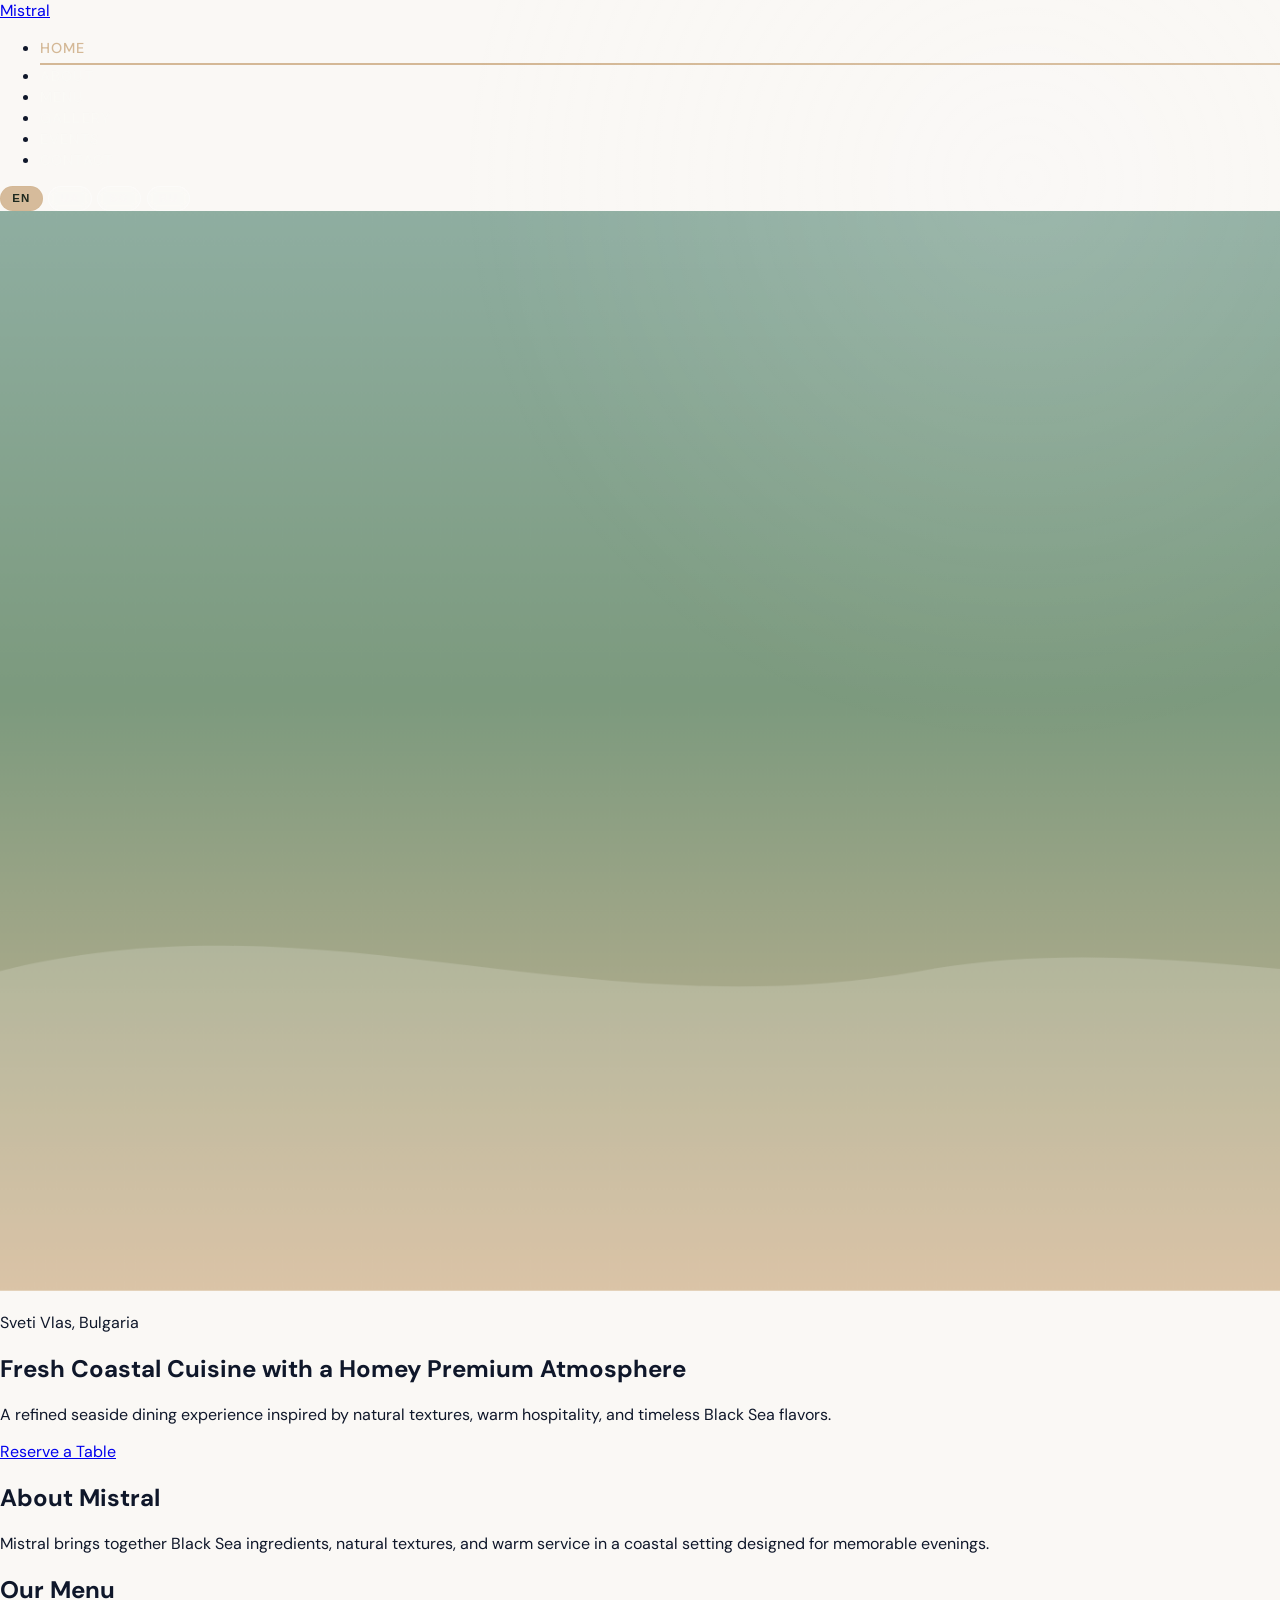
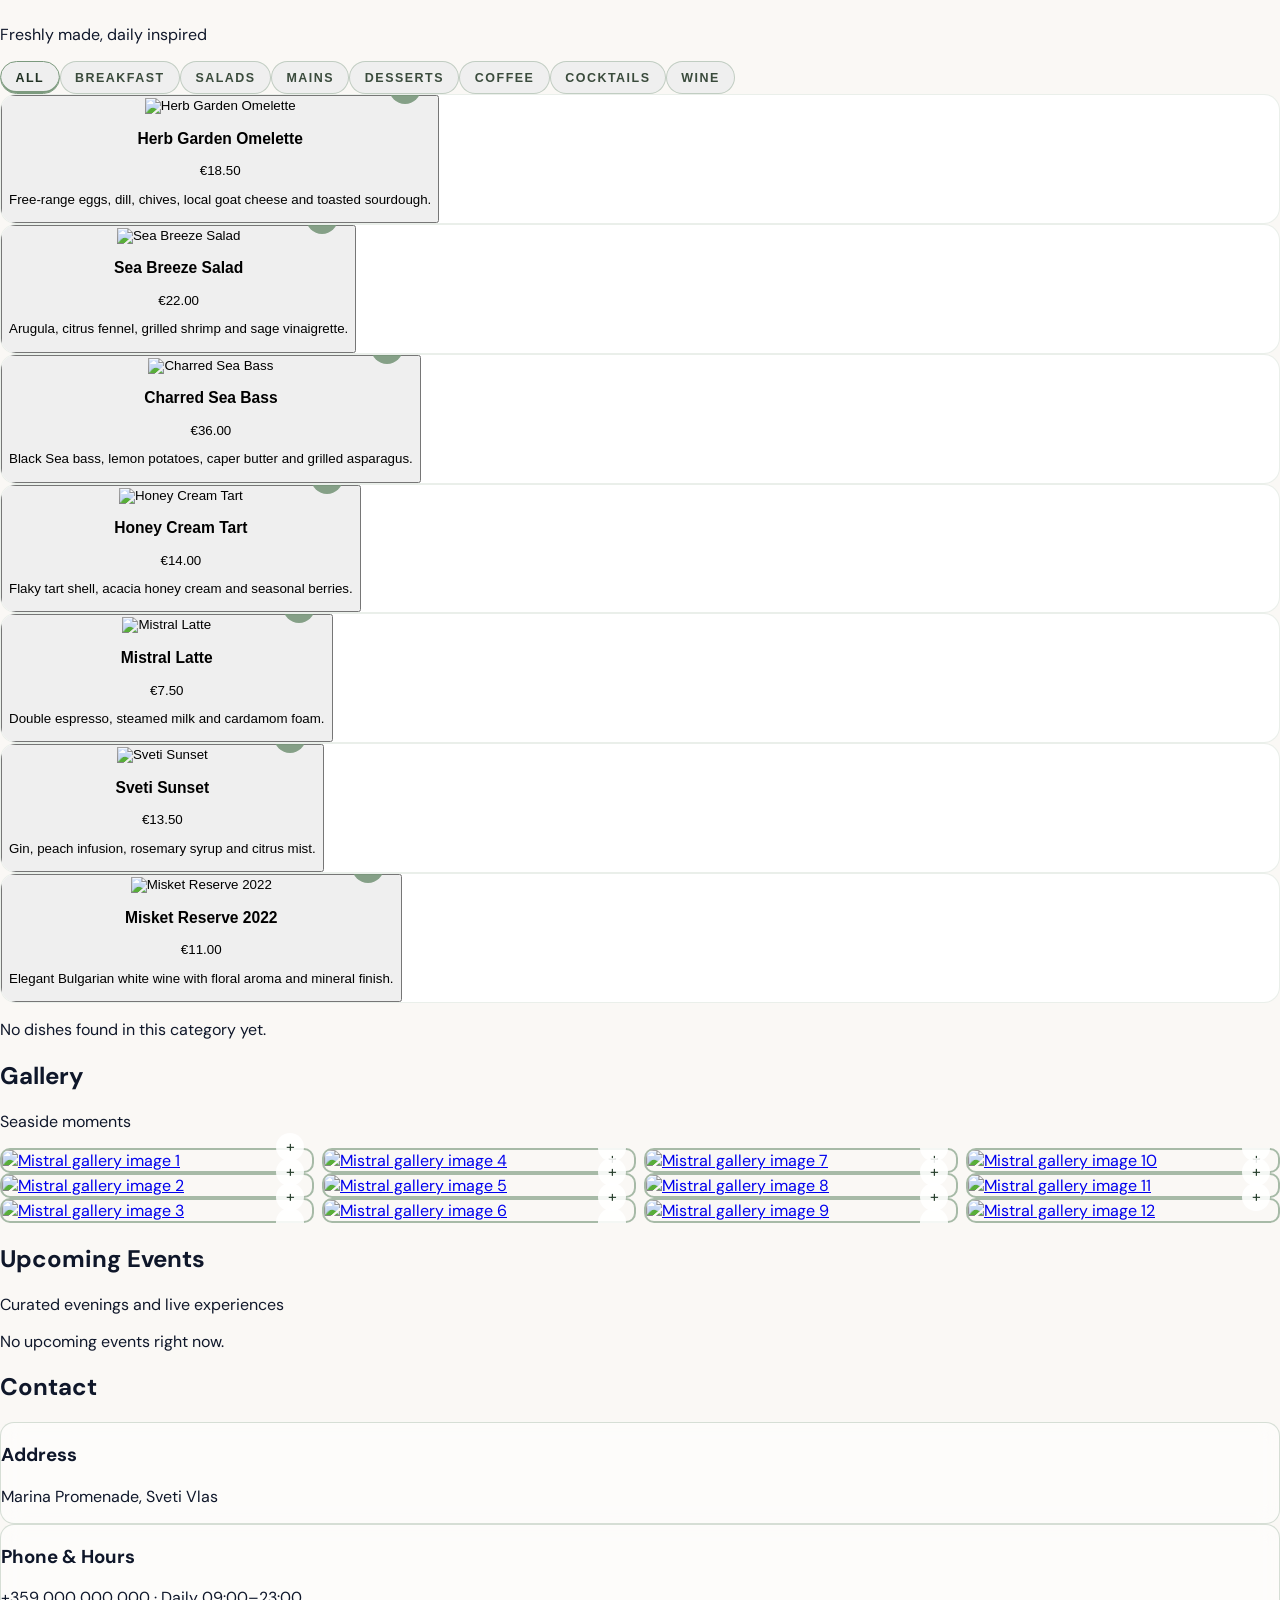
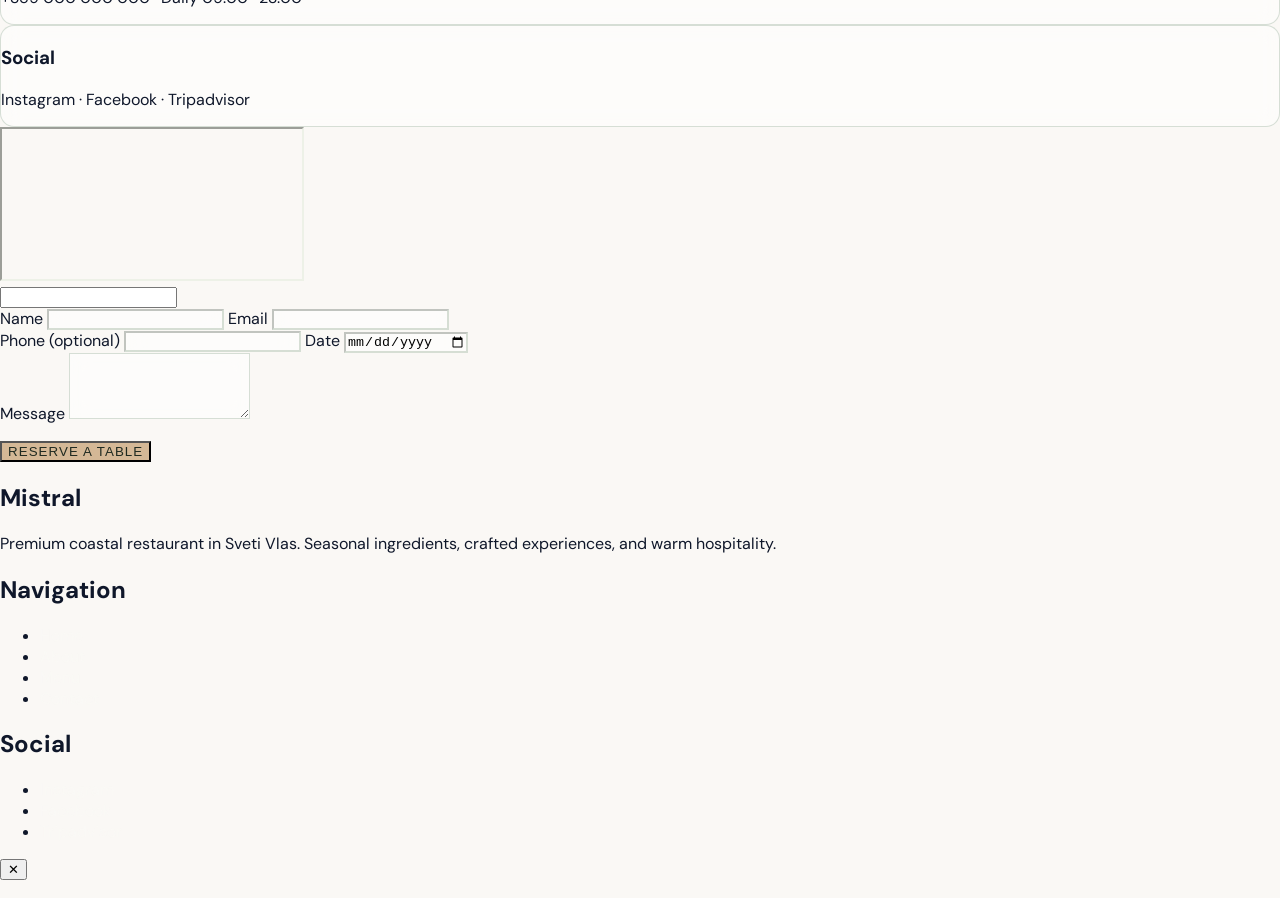
==== index.html @ c9f23077 "Update index.html" ====
<!DOCTYPE html>
<html lang="en" class="scroll-smooth">
  <head>
    <meta charset="UTF-8" />
    <meta name="viewport" content="width=device-width, initial-scale=1.0" />
    <title>Mistral Restaurant - Sveti Vlas | Fresh Cuisine by the Sea</title>
    <meta
      name="description"
      content="Mistral Restaurant in Sveti Vlas - fresh coastal cuisine, beachside atmosphere, and premium hospitality."
    />
    <meta name="keywords" content="restaurant Sveti Vlas, Bulgarian seafood, beachside dining, Mistral restaurant" />
    <meta name="robots" content="index,follow" />
    <link rel="canonical" href="https://mistral.bg/" />

    <meta property="og:title" content="Mistral Restaurant - Sveti Vlas | Fresh Cuisine by the Sea" />
    <meta property="og:description" content="Premium coastal dining in Sveti Vlas with fresh cuisine, events, and seaside atmosphere." />
    <meta property="og:image" content="https://mistral.bg/assets/og-image.webp" />
    <meta property="og:url" content="https://mistral.bg/" />
    <meta property="og:type" content="website" />

    <meta name="twitter:card" content="summary_large_image" />
    <meta name="twitter:title" content="Mistral Restaurant - Sveti Vlas" />
    <meta name="twitter:description" content="Fresh Cuisine by the Sea." />
    <meta name="twitter:image" content="https://mistral.bg/assets/og-image.webp" />

    <link rel="preconnect" href="https://fonts.googleapis.com" />
    <link rel="preconnect" href="https://fonts.gstatic.com" crossorigin />
    <link
      href="https://fonts.googleapis.com/css2?family=Caveat:wght@400;600&family=Cormorant+Garamond:wght@400;600;700&family=DM+Sans:wght@300;400;500&display=swap"
      rel="stylesheet"
    />

    <script src="https://cdn.tailwindcss.com"></script>
    <script>
      tailwind.config = {
        theme: {
          extend: {
            colors: {
              sage: "#7C9A7E",
              sandy: "#D4B896",
              warm: "#FAF8F5",
            },
            fontFamily: {
              heading: ["Cormorant Garamond", "serif"],
              body: ["DM Sans", "sans-serif"],
            },
          },
        },
      };
    </script>
    <link
      rel="stylesheet"
      href="https://cdn.jsdelivr.net/npm/glightbox/dist/css/glightbox.min.css"
    />
    <script src="https://cdn.jsdelivr.net/npm/@emailjs/browser@4/dist/email.min.js"></script>
    <link rel="stylesheet" href="css/main.css" />
    <style>
      /* Critical fallback styles for GitHub Pages */
      html,
      body {
        overflow-x: hidden;
        overflow-y: auto;
      }

      body {
        color: #0f172a;
      }

      .preloader {
        position: fixed;
        inset: 0;
        z-index: 120;
        display: grid;
        place-items: center;
        background: #7c9a7e;
        transition: opacity 320ms ease, visibility 320ms ease;
        pointer-events: none;
      }

      .preloader.is-hidden {
        opacity: 0;
        visibility: hidden;
        display: none !important;
      }

      .preloader-mark {
        color: #faf8f5;
        font-family: "Cormorant Garamond", serif;
        font-size: 3rem;
        letter-spacing: 0.08em;
      }

      .hero-overlay {
        background: linear-gradient(
          to bottom,
          rgba(22, 30, 24, 0.28) 0%,
          rgba(22, 30, 24, 0.5) 52%,
          rgba(22, 30, 24, 0.72) 100%
        );
      }

      .ken-burns img {
        transform-origin: center center;
        animation: kenBurnsZoom 30s ease-in-out infinite alternate;
        will-change: transform;
      }

      @keyframes kenBurnsZoom {
        0% {
          transform: scale(1) translate(0, 0);
        }
        100% {
          transform: scale(1.12) translate(-1.6%, -1%);
        }
      }

      .glass-card {
        background: rgba(255, 255, 255, 0.54);
        border: 1px solid rgba(124, 154, 126, 0.3);
        border-radius: 14px;
        backdrop-filter: blur(10px);
        -webkit-backdrop-filter: blur(10px);
      }

      .glass-input {
        background: rgba(255, 255, 255, 0.56);
        backdrop-filter: blur(10px);
        -webkit-backdrop-filter: blur(10px);
      }
    </style>

    <script type="application/ld+json">
      {
        "@context": "https://schema.org",
        "@type": "Restaurant",
        "name": "Mistral Restaurant",
        "url": "https://mistral.bg/",
        "image": "https://mistral.bg/assets/og-image.webp",
        "servesCuisine": ["Seafood", "Mediterranean", "Bulgarian"],
        "address": {
          "@type": "PostalAddress",
          "streetAddress": "Marina Promenade",
          "addressLocality": "Sveti Vlas",
          "addressCountry": "BG"
        },
        "hasMenu": "https://mistral.bg/#menu"
      }
    </script>
  </head>
  <body class="bg-warm text-slate-900 font-body antialiased">
    <script>
      window.setTimeout(function () {
        var preloader = document.getElementById("preloader");
        if (preloader) {
          preloader.classList.add("is-hidden");
          preloader.style.display = "none";
        }
        document.body.style.overflow = "auto";
      }, 2000);
    </script>

    <div id="preloader" class="preloader" aria-hidden="true">
      <div class="preloader-mark">Mistral</div>
    </div>

    <header id="site-header" class="fixed inset-x-0 top-0 z-50 transition-all duration-300">
      <nav id="main-nav" class="mx-auto max-w-7xl px-5 md:px-8">
        <div class="nav-shell grid min-h-[4.5rem] grid-cols-[1fr_auto_1fr] items-center gap-4">
          <a href="#hero" class="justify-self-start text-2xl font-heading font-semibold tracking-wide text-warm">
            Mistral
          </a>

          <ul class="hidden items-center justify-center gap-6 md:flex">
            <li><a class="nav-link active" href="#hero" data-i18n="nav.home">Home</a></li>
            <li><a class="nav-link" href="#about" data-i18n="nav.about">About</a></li>
            <li><a class="nav-link" href="#menu" data-i18n="nav.menu">Menu</a></li>
            <li><a class="nav-link" href="#gallery" data-i18n="nav.gallery">Gallery</a></li>
            <li><a class="nav-link" href="#events" data-i18n="nav.events">Events</a></li>
            <li><a class="nav-link" href="#contact" data-i18n="nav.contact">Contact</a></li>
          </ul>

          <div class="lang-group justify-self-end" role="group" aria-label="Language switcher">
            <button class="lang-switch is-active" type="button" data-lang="en">EN</button>
            <button class="lang-switch" type="button" data-lang="ua">UA</button>
            <button class="lang-switch" type="button" data-lang="bg">BG</button>
            <button class="lang-switch" type="button" data-lang="ru">RU</button>
          </div>
        </div>
      </nav>
    </header>

    <main>
      <section
        id="hero"
        class="relative flex min-h-screen items-center overflow-hidden"
        aria-label="Hero section"
      >
        <div class="hero-bg ken-burns absolute inset-0">
          <img
            src="assets/images/hero-placeholder.svg"
            alt="Mistral coastal restaurant exterior placeholder"
            class="h-full w-full object-cover"
            loading="lazy"
          />
        </div>
        <div class="hero-overlay absolute inset-0"></div>

        <div class="hero-content relative z-10 mx-auto w-full max-w-7xl px-5 pt-24 md:px-8">
          <p class="mb-4 text-sm uppercase tracking-[0.35em] text-sandy">Sveti Vlas, Bulgaria</p>
          <h1
            class="max-w-3xl font-heading text-5xl font-semibold leading-tight text-warm md:text-7xl"
            data-i18n="hero.title"
          >
            Fresh Coastal Cuisine with a Homey Premium Atmosphere
          </h1>
          <p
            class="mt-6 max-w-2xl text-base leading-relaxed text-white/90 md:text-lg"
            data-i18n="hero.subtitle"
          >
            A refined seaside dining experience inspired by natural textures, warm hospitality, and timeless Black Sea flavors.
          </p>
          <a
            href="#contact"
            class="mt-10 inline-flex items-center rounded-full bg-sandy px-7 py-3 text-sm font-medium uppercase tracking-[0.12em] text-slate-900 transition hover:bg-[#e2c9ab]"
            data-i18n="hero.cta"
          >
            Reserve a Table
          </a>
        </div>
      </section>

      <section id="about" class="mx-auto max-w-7xl px-5 py-20 md:px-8">
        <h2 class="font-heading text-4xl text-sage" data-i18n="about.title">About Mistral</h2>
        <p class="mt-4 max-w-3xl text-base leading-relaxed text-slate-700" data-i18n="about.body">
          Mistral brings together Black Sea ingredients, natural textures, and warm service in a coastal setting designed for memorable evenings.
        </p>
      </section>

      <section id="menu" class="bg-[#f2eee8] py-20">
        <div class="mx-auto max-w-7xl px-5 md:px-8">
          <div class="mb-10 flex flex-wrap items-end justify-between gap-6">
            <div>
              <h2 class="font-heading text-4xl text-sage" data-i18n="menu.title">Our Menu</h2>
              <p class="mt-2 text-sm uppercase tracking-[0.14em] text-slate-600" data-i18n="menu.subtitle">
                Freshly made, daily inspired
              </p>
            </div>
            <div id="menu-tabs" class="flex flex-wrap gap-2" role="tablist" aria-label="Menu categories"></div>
          </div>

          <div id="menu-grid" class="grid gap-6 sm:grid-cols-2 lg:grid-cols-3 xl:grid-cols-4"></div>
          <p id="menu-empty" class="mt-8 hidden text-center text-slate-600" data-i18n="menu.empty"></p>
        </div>
      </section>

      <section id="gallery" class="mx-auto max-w-7xl px-5 py-20 md:px-8">
        <h2 class="font-heading text-4xl text-sage" data-i18n="gallery.title">Gallery</h2>
        <p class="mt-2 text-sm uppercase tracking-[0.14em] text-slate-600" data-i18n="gallery.subtitle">
          Seaside moments
        </p>
        <div id="gallery-grid" class="masonry-grid mt-8"></div>
      </section>

      <section id="events" class="bg-[#f2eee8] py-20">
        <div class="mx-auto max-w-7xl px-5 md:px-8">
          <h2 class="font-heading text-4xl text-sage" data-i18n="events.title">Upcoming Events</h2>
          <p class="mt-2 text-sm uppercase tracking-[0.14em] text-slate-600" data-i18n="events.subtitle">
            Curated evenings and live experiences
          </p>
          <div id="events-grid" class="mt-8 grid gap-6 md:grid-cols-2 lg:grid-cols-3"></div>
        </div>
      </section>

      <section id="contact" class="mx-auto max-w-7xl px-5 py-20 md:px-8">
        <h2 class="font-heading text-4xl text-sage" data-i18n="contact.title">Contact</h2>
        <div class="mt-8 grid gap-5 md:grid-cols-3">
          <article class="glass-card p-6">
            <h3 class="font-heading text-2xl text-sage" data-i18n="contact.addressTitle">Address</h3>
            <p class="mt-2 text-sm text-slate-700" data-i18n="contact.addressBody">Marina Promenade, Sveti Vlas</p>
          </article>
          <article class="glass-card p-6">
            <h3 class="font-heading text-2xl text-sage" data-i18n="contact.hoursTitle">Phone & Hours</h3>
            <p class="mt-2 text-sm text-slate-700" data-i18n="contact.hoursBody">+359 000 000 000 · Daily 09:00–23:00</p>
          </article>
          <article class="glass-card p-6">
            <h3 class="font-heading text-2xl text-sage" data-i18n="contact.socialTitle">Social</h3>
            <p class="mt-2 text-sm text-slate-700" data-i18n="contact.socialBody">Instagram · Facebook · Tripadvisor</p>
          </article>
        </div>
        <div class="mt-8 overflow-hidden rounded-xl border border-sage/20 map-shell">
          <iframe
            title="Mistral location map"
            src="https://maps.google.com/maps?q=Sveti%20Vlas&t=&z=14&ie=UTF8&iwloc=&output=embed"
            class="h-80 w-full"
            loading="lazy"
          ></iframe>
        </div>

        <form id="contact-form" class="mt-8 grid gap-4 rounded-xl border border-sage/20 bg-white/45 p-6 backdrop-blur-[10px]">
          <input type="text" name="company" class="hidden" tabindex="-1" autocomplete="off" />
          <div class="grid gap-4 md:grid-cols-2">
            <label class="text-sm font-medium">
              Name
              <input name="name" required class="glass-input mt-1 w-full rounded-lg border border-slate-300 px-3 py-2" />
            </label>
            <label class="text-sm font-medium">
              Email
              <input name="email" type="email" required class="glass-input mt-1 w-full rounded-lg border border-slate-300 px-3 py-2" />
            </label>
          </div>
          <div class="grid gap-4 md:grid-cols-2">
            <label class="text-sm font-medium">
              Phone (optional)
              <input name="phone" class="glass-input mt-1 w-full rounded-lg border border-slate-300 px-3 py-2" />
            </label>
            <label class="text-sm font-medium">
              Date
              <input name="date" type="date" required class="glass-input mt-1 w-full rounded-lg border border-slate-300 px-3 py-2" />
            </label>
          </div>
          <label class="text-sm font-medium">
            Message
            <textarea name="message" required rows="4" class="glass-input mt-1 w-full rounded-lg border border-slate-300 px-3 py-2"></textarea>
          </label>
          <p id="contact-form-status" class="text-sm text-slate-600"></p>
          <button id="contact-submit" type="submit" class="reserve-btn inline-flex w-fit rounded-full px-6 py-2.5 text-sm font-semibold">
            RESERVE A TABLE
          </button>
        </form>
      </section>
    </main>

    <footer id="footer" class="bg-sage text-warm">
      <div class="footer-grid mx-auto grid max-w-7xl gap-10 px-5 py-14 md:grid-cols-3 md:px-8">
        <section aria-labelledby="footer-brand-heading">
          <h2 id="footer-brand-heading" class="font-heading text-3xl font-semibold">Mistral</h2>
          <p class="mt-3 max-w-sm text-sm text-warm/90">
            Premium coastal restaurant in Sveti Vlas. Seasonal ingredients, crafted experiences, and warm hospitality.
          </p>
        </section>

        <section aria-labelledby="footer-nav-heading">
          <h2 id="footer-nav-heading" class="font-heading text-2xl font-semibold">Navigation</h2>
          <ul class="mt-3 space-y-2 text-sm">
            <li><a class="footer-link" href="#hero" data-i18n="nav.home">Home</a></li>
            <li><a class="footer-link" href="#about" data-i18n="nav.about">About</a></li>
            <li><a class="footer-link" href="#menu" data-i18n="nav.menu">Menu</a></li>
            <li><a class="footer-link" href="#contact" data-i18n="nav.contact">Contact</a></li>
          </ul>
        </section>

        <section aria-labelledby="footer-social-heading">
          <h2 id="footer-social-heading" class="font-heading text-2xl font-semibold">Social</h2>
          <ul class="mt-3 space-y-2 text-sm">
            <li><a class="footer-link" href="#" aria-label="Instagram">Instagram</a></li>
            <li><a class="footer-link" href="#" aria-label="Facebook">Facebook</a></li>
            <li><a class="footer-link" href="#" aria-label="Tripadvisor">Tripadvisor</a></li>
          </ul>
        </section>
      </div>
    </footer>

    <div
      id="menu-modal"
      class="fixed inset-0 z-[70] hidden items-center justify-center bg-black/60 p-4"
      role="dialog"
      aria-modal="true"
      aria-labelledby="menu-modal-title"
    >
      <div class="menu-modal-panel relative max-h-[90vh] w-full max-w-3xl overflow-y-auto rounded-2xl bg-white p-6 shadow-2xl md:p-8">
        <button
          id="menu-modal-close"
          class="absolute right-4 top-4 rounded-full border border-slate-200 p-2 transition hover:bg-slate-100"
          aria-label="Close menu item details"
        >
          ✕
        </button>
        <img id="menu-modal-image" src="" alt="" class="h-56 w-full rounded-xl object-cover md:h-80" />
        <h3 id="menu-modal-title" class="mt-5 font-heading text-4xl text-sage"></h3>
        <p id="menu-modal-description" class="mt-3 text-slate-700"></p>
        <div id="menu-modal-allergens" class="mt-4 flex flex-wrap gap-2"></div>
        <p id="menu-modal-price" class="mt-5 text-xl font-semibold text-sage"></p>
      </div>
    </div>

    <script src="https://cdn.jsdelivr.net/npm/glightbox/dist/js/glightbox.min.js"></script>
    <script type="module" src="js/i18n.js"></script>
    <script type="module" src="js/menu.js"></script>
    <script type="module" src="js/gallery.js"></script>
    <script type="module" src="js/events.js"></script>
    <script type="module" src="js/contact.js"></script>
    <script src="js/qa-check.js"></script>
    <script src="js/main.js"></script>
  </body>
</html>
---- css/main.css ----
:root {
  --color-sage: #7c9a7e;
  --color-sandy: #d4b896;
  --color-warm-white: #faf8f5;
  --font-heading: "Cormorant Garamond", serif;
  --font-body: "DM Sans", sans-serif;
}

* {
  box-sizing: border-box;
}

body {
  margin: 0;
  background: var(--color-warm-white);
  font-family: var(--font-body);
  color: #0f172a;
}

.preloader {
  position: fixed;
  inset: 0;
  z-index: 120;
  display: grid;
  place-items: center;
  background: var(--color-sage);
  transition: opacity 320ms ease, visibility 320ms ease;
}

.preloader.is-hidden {
  opacity: 0;
  visibility: hidden;
}

.preloader-mark {
  color: var(--color-warm-white);
  font-family: var(--font-heading);
  font-size: 3rem;
  letter-spacing: 0.08em;
}

#site-header {
  background: transparent;
}

#site-header.is-scrolled {
  background: rgba(40, 56, 43, 0.56);
  backdrop-filter: blur(14px);
  -webkit-backdrop-filter: blur(14px);
  box-shadow: 0 10px 30px rgba(28, 35, 29, 0.18);
}

.nav-link {
  color: rgba(250, 248, 245, 0.92);
  font-size: 0.9rem;
  font-weight: 500;
  letter-spacing: 0.08em;
  text-transform: uppercase;
  text-decoration: none;
  transition: color 220ms ease;
}

.nav-link:hover,
.nav-link:focus-visible {
  color: var(--color-sandy);
}

.lang-switch {
  border: 1px solid rgba(255, 255, 255, 0.35);
  background: rgba(255, 255, 255, 0.16);
  border-radius: 9999px;
  color: rgba(250, 248, 245, 0.95);
  font-size: 0.72rem;
  font-weight: 600;
  letter-spacing: 0.1em;
  padding: 0.35rem 0.7rem;
  transition: background 180ms ease, color 180ms ease, border-color 180ms ease;
  backdrop-filter: blur(4px);
  -webkit-backdrop-filter: blur(4px);
}

.lang-group {
  display: flex;
  align-items: center;
  gap: 0.35rem;
}

.lang-switch.is-active,
.lang-switch:hover {
  background: rgba(212, 184, 150, 0.95);
  border-color: rgba(212, 184, 150, 0.95);
  color: #1f2a20;
}

.nav-link.active {
  color: var(--color-sandy);
}

.nav-link.active::after {
  content: "";
  display: block;
  margin-top: 0.3rem;
  height: 2px;
  width: 100%;
  background: var(--color-sandy);
}

.hero-bg::after {
  content: "";
  position: absolute;
  inset: 0;
  background: radial-gradient(circle at 80% 20%, rgba(255, 255, 255, 0.12), transparent 45%);
}

.hero-overlay {
  background: linear-gradient(
    to bottom,
    rgba(22, 30, 24, 0.28) 0%,
    rgba(22, 30, 24, 0.5) 52%,
    rgba(22, 30, 24, 0.72) 100%
  );
}

.ken-burns img {
  transform-origin: center center;
  animation: kenBurnsZoom 30s ease-in-out infinite alternate;
  will-change: transform;
}

@keyframes kenBurnsZoom {
  0% {
    transform: scale(1) translate(0, 0);
  }
  100% {
    transform: scale(1.12) translate(-1.6%, -1%);
  }
}

.footer-link {
  color: rgba(250, 248, 245, 0.9);
  text-decoration: none;
  transition: color 220ms ease;
}

.footer-link:hover,
.footer-link:focus-visible {
  color: var(--color-sandy);
}

.menu-tab {
  border: 1px solid rgba(124, 154, 126, 0.4);
  border-radius: 9999px;
  color: #3a4b3c;
  font-size: 0.78rem;
  font-weight: 600;
  letter-spacing: 0.12em;
  padding: 0.52rem 0.9rem;
  text-transform: uppercase;
  transition: all 220ms ease;
}

.menu-tab.active,
.menu-tab:hover {
  border-color: var(--color-sage);
  box-shadow: inset 0 -2px 0 var(--color-sage);
  color: #213224;
}

.menu-card {
  background: #fff;
  border: 1px solid rgba(124, 154, 126, 0.16);
  border-radius: 16px;
  overflow: hidden;
  transition: transform 240ms ease, box-shadow 240ms ease;
}

.menu-card:hover {
  transform: translateY(-4px);
  box-shadow: 0 16px 28px rgba(37, 53, 40, 0.14);
}

.menu-card-image-wrap {
  position: relative;
}

.menu-plus {
  position: absolute;
  right: 10px;
  bottom: 10px;
  background: rgba(124, 154, 126, 0.92);
  border-radius: 9999px;
  color: #faf8f5;
  display: grid;
  height: 32px;
  place-items: center;
  width: 32px;
}

.menu-allergen {
  background: rgba(124, 154, 126, 0.12);
  border-radius: 9999px;
  color: #2f4231;
  font-size: 0.78rem;
  font-weight: 500;
  padding: 0.2rem 0.65rem;
}

.masonry-grid {
  column-gap: 8px;
  column-count: 4;
}

.masonry-item {
  break-inside: avoid;
  margin-bottom: 8px;
  position: relative;
}

.masonry-item img {
  border-radius: 10px;
  border: 2px solid rgba(124, 154, 126, 0.65);
  display: block;
  transform: scale(1);
  transition: transform 320ms ease, box-shadow 320ms ease;
  width: 100%;
}

.masonry-item:hover img {
  transform: scale(1.035);
  box-shadow: 0 12px 20px rgba(35, 51, 37, 0.2);
}

.masonry-item .expand-mark {
  position: absolute;
  right: 10px;
  bottom: 12px;
  border-radius: 9999px;
  height: 28px;
  width: 28px;
  display: grid;
  place-items: center;
  background: rgba(255, 255, 255, 0.88);
  color: #29402e;
}

.polaroid-card {
  background: #fff;
  border: 12px solid #fff;
  box-shadow: 0 10px 22px rgba(39, 52, 41, 0.15);
}

.event-caption {
  font-family: "Caveat", "Segoe Script", cursive;
  font-size: 1.25rem;
  line-height: 1.35;
}

.glass-card {
  background: rgba(255, 255, 255, 0.54);
  border: 1px solid rgba(124, 154, 126, 0.3);
  border-radius: 14px;
  backdrop-filter: blur(10px);
  -webkit-backdrop-filter: blur(10px);
}

.map-shell iframe {
  filter: sepia(14%) hue-rotate(42deg) saturate(85%) contrast(95%);
}

.glass-input {
  background: rgba(255, 255, 255, 0.56);
  backdrop-filter: blur(10px);
  -webkit-backdrop-filter: blur(10px);
  border-color: rgba(124, 154, 126, 0.3);
  transition: border-color 180ms ease, box-shadow 180ms ease;
}

.glass-input:focus {
  outline: none;
  border-color: rgba(124, 154, 126, 0.75);
  box-shadow: 0 0 0 3px rgba(124, 154, 126, 0.18);
}

.reserve-btn {
  background: #d4b896;
  color: #1f2a20;
  letter-spacing: 0.08em;
  transition: transform 220ms ease, box-shadow 220ms ease, background 220ms ease;
}

.reserve-btn:hover {
  background: #e0c6a7;
  box-shadow: 0 12px 22px rgba(84, 66, 47, 0.22);
  transform: translateY(-2px);
}

@media (max-width: 1024px) {
  .masonry-grid {
    column-count: 2;
  }
}

@media (max-width: 640px) {
  .masonry-grid {
    column-count: 1;
  }
}

@media (prefers-reduced-motion: reduce) {
  html:focus-within {
    scroll-behavior: auto;
  }

  .ken-burns img {
    animation: none;
  }

  * {
    transition-duration: 0.01ms !important;
    animation-duration: 0.01ms !important;
    animation-iteration-count: 1 !important;
  }
}
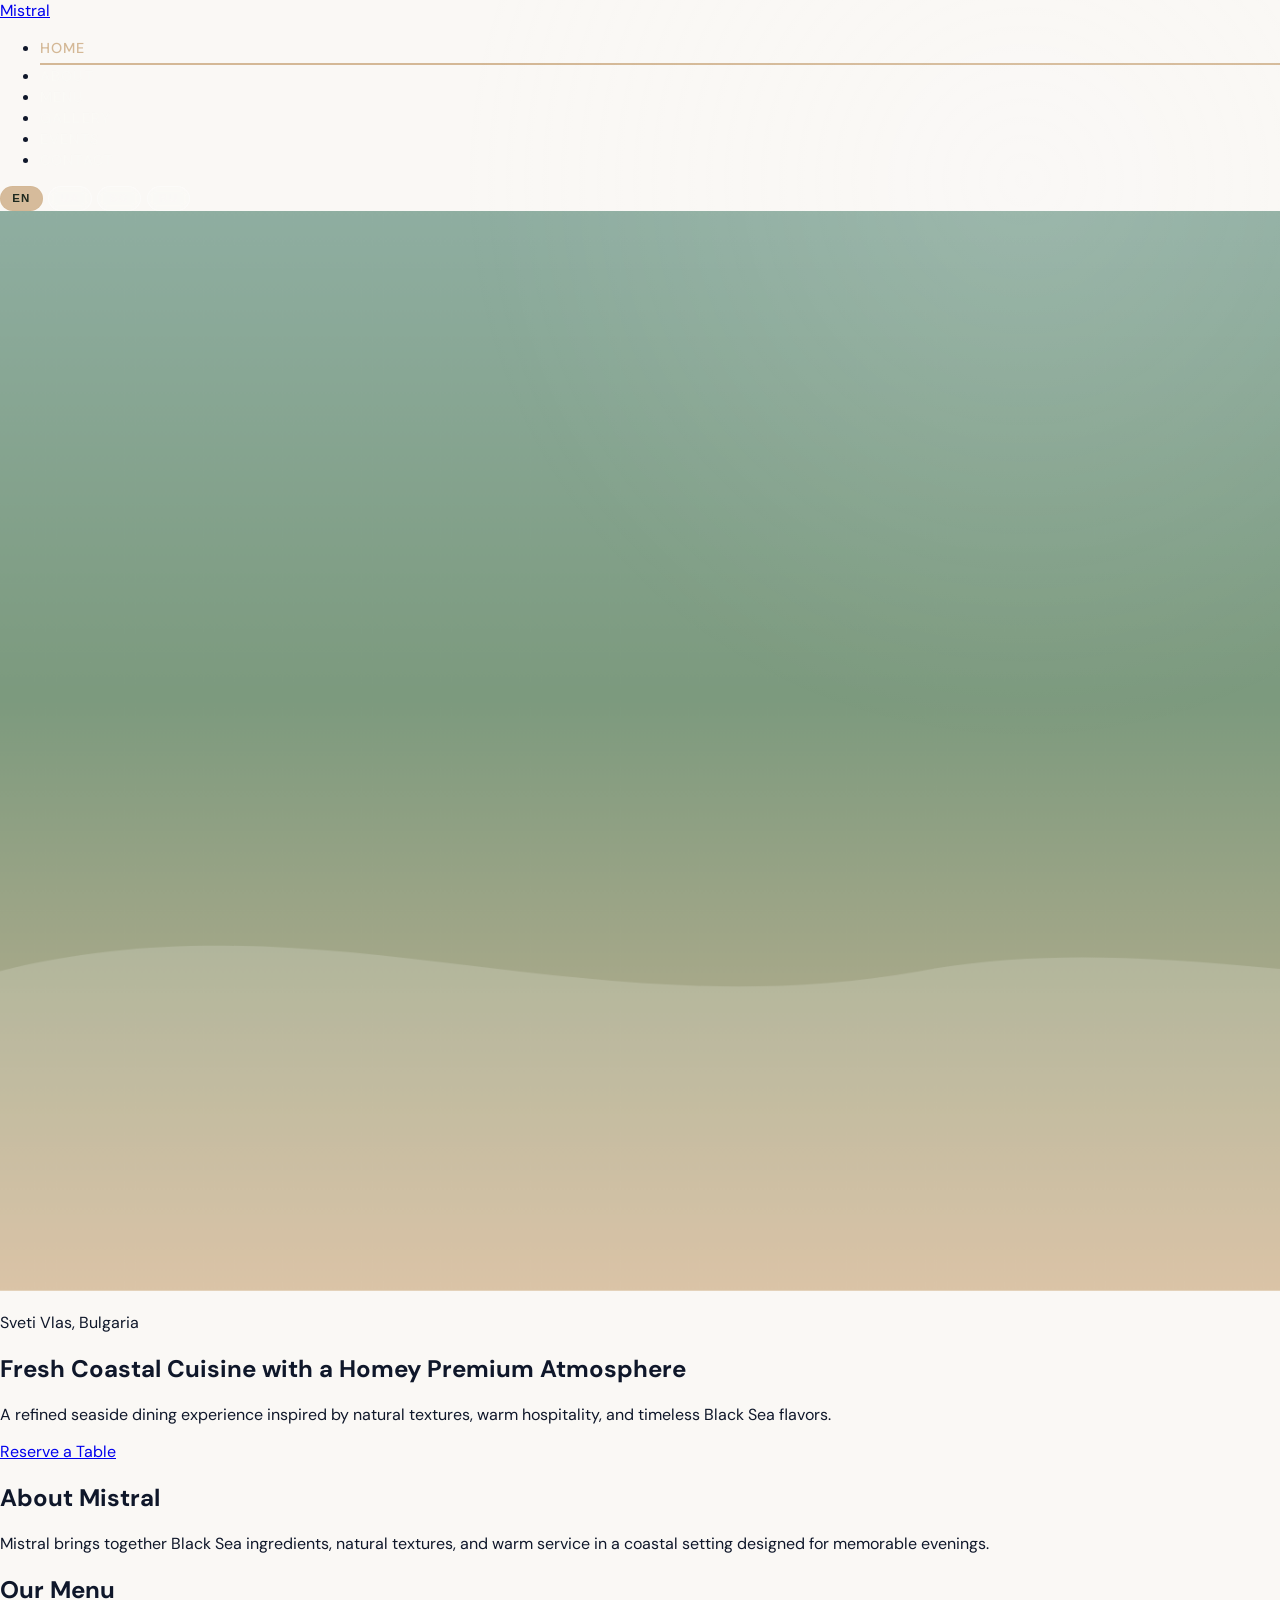
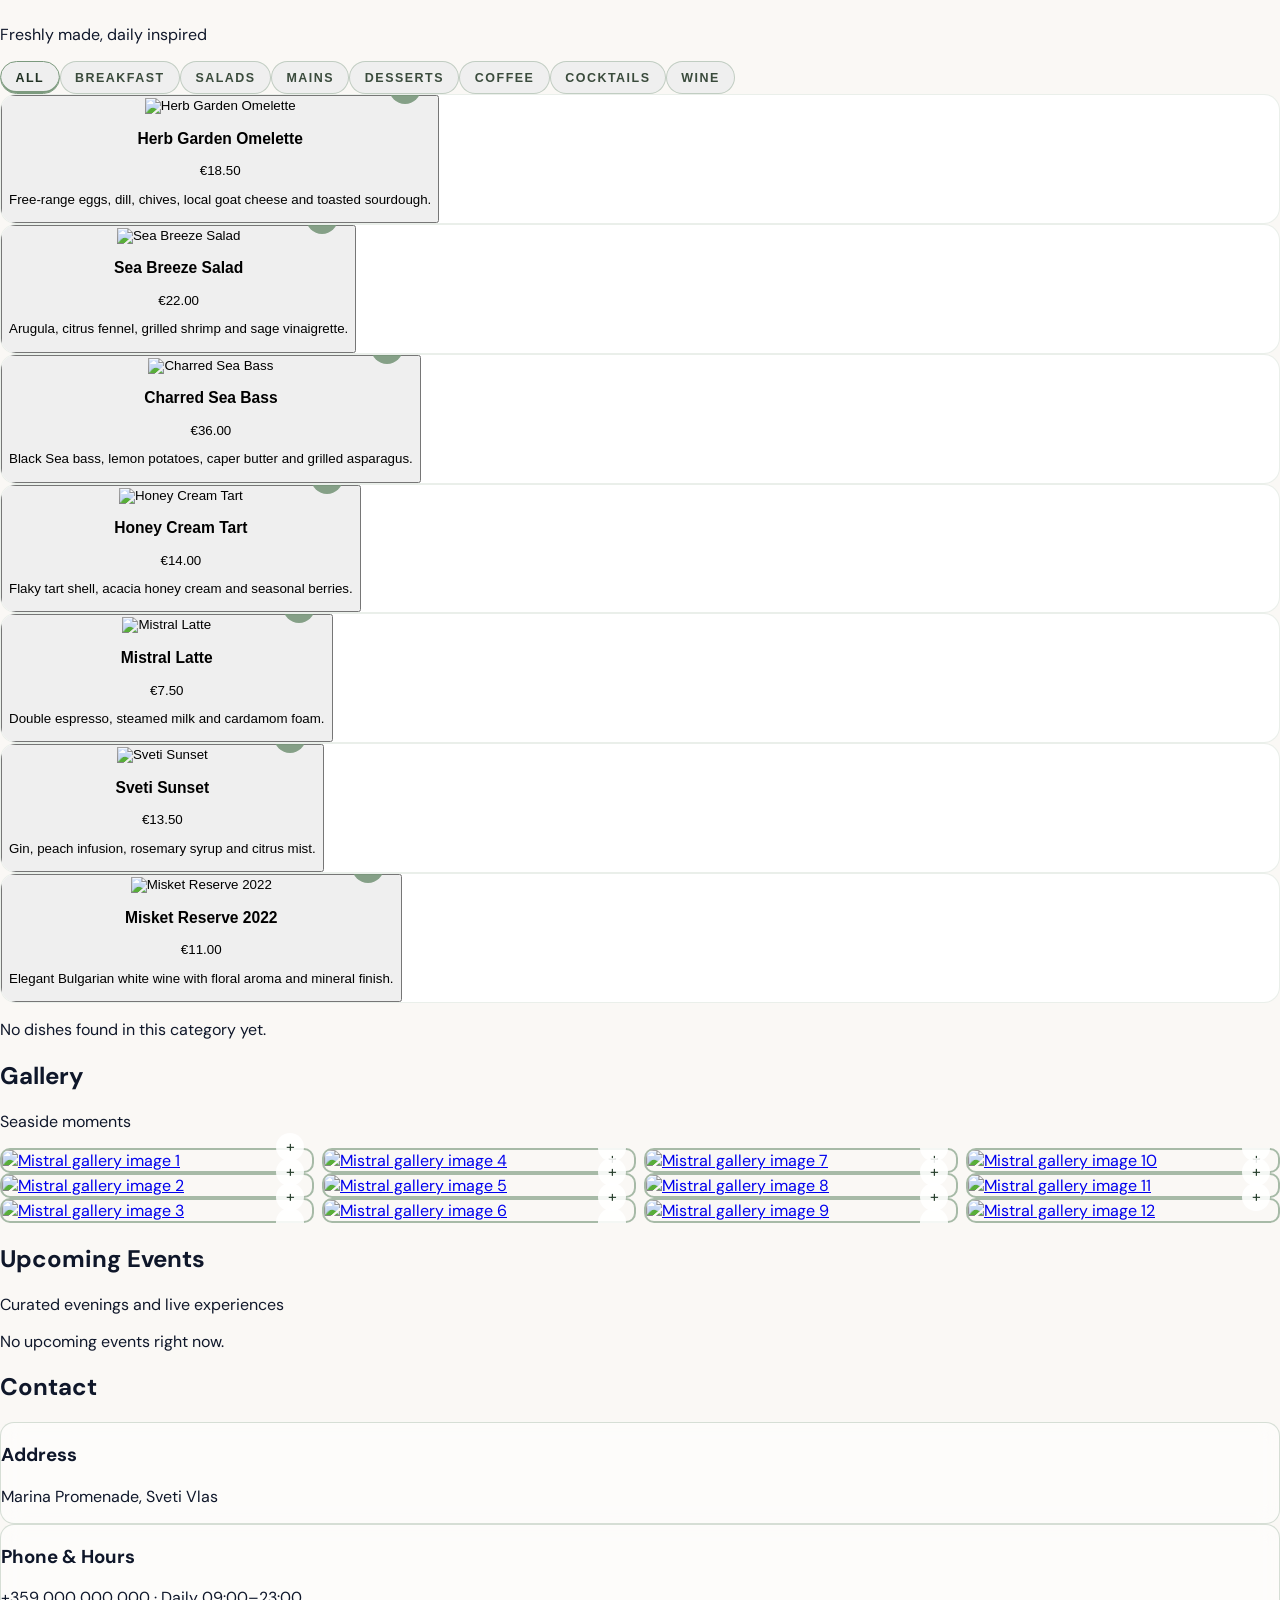
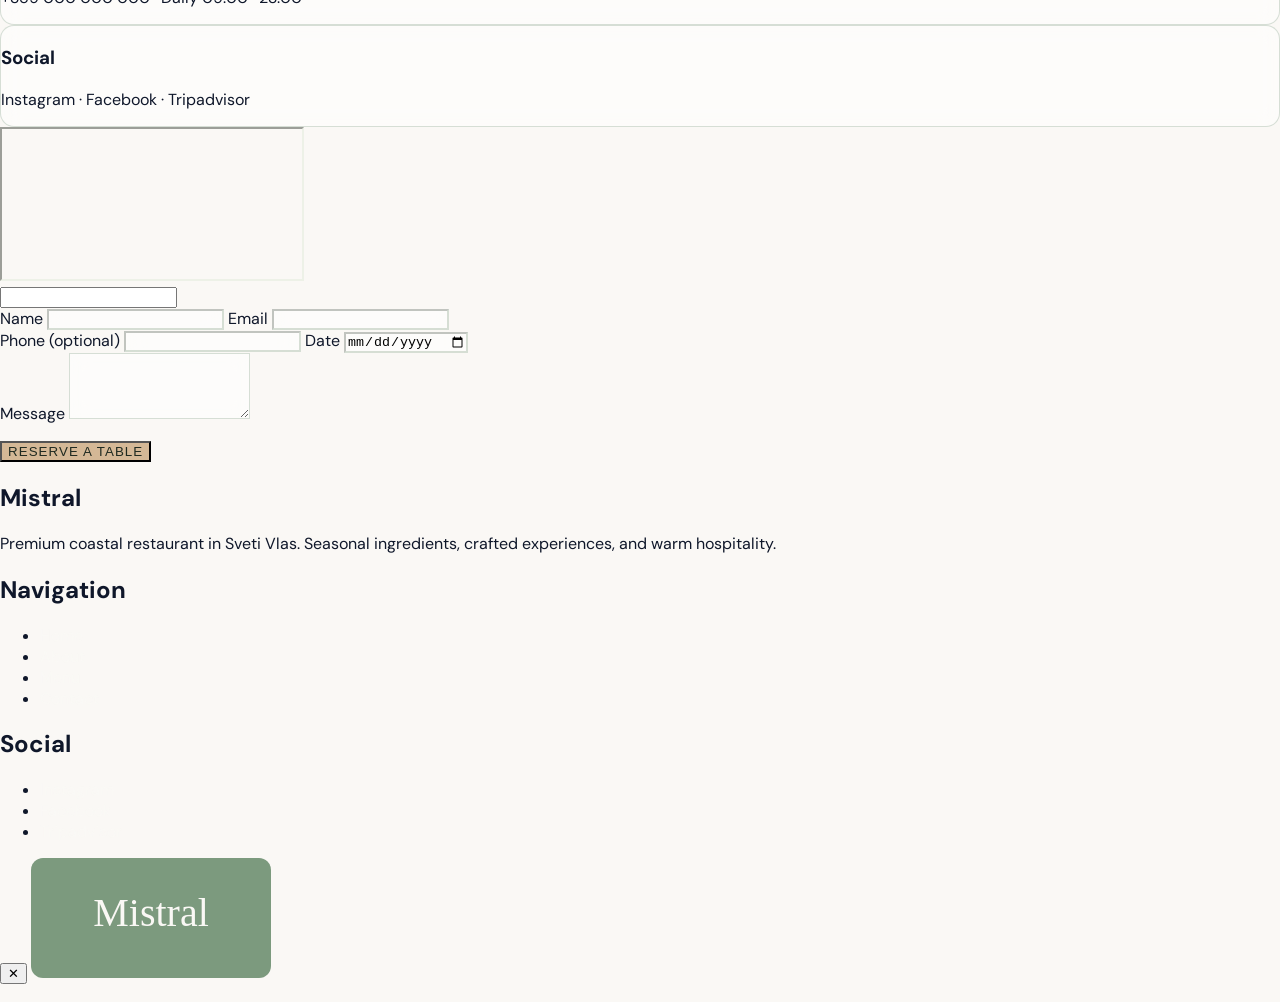
==== commit e9018684: "added images" ====
--- a/index.html
+++ b/index.html
@@ -375,7 +375,7 @@
         >
           ✕
         </button>
-        <img id="menu-modal-image" src="" alt="" class="h-56 w-full rounded-xl object-cover md:h-80" />
+        <img id="menu-modal-image" src="assets/images/logo-placeholder.svg" alt="" class="h-56 w-full rounded-xl object-cover md:h-80" />
         <h3 id="menu-modal-title" class="mt-5 font-heading text-4xl text-sage"></h3>
         <p id="menu-modal-description" class="mt-3 text-slate-700"></p>
         <div id="menu-modal-allergens" class="mt-4 flex flex-wrap gap-2"></div>
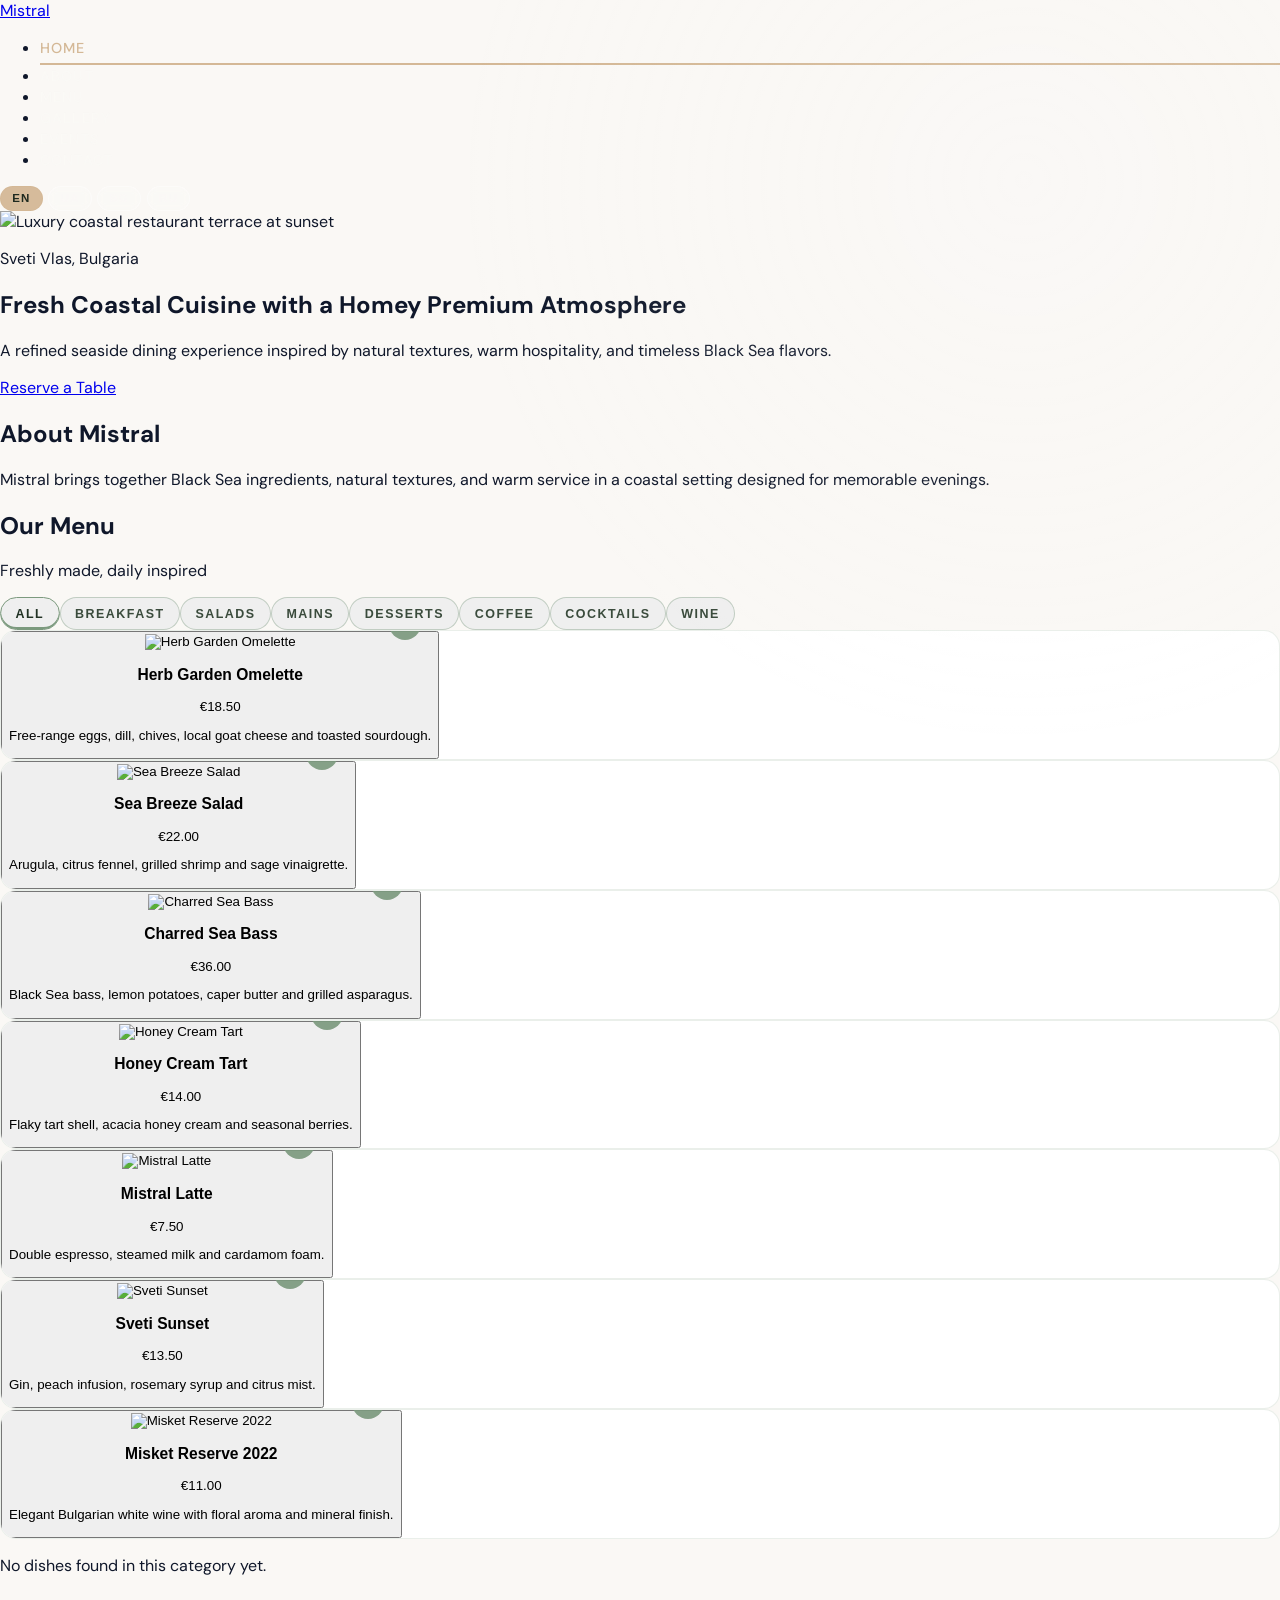
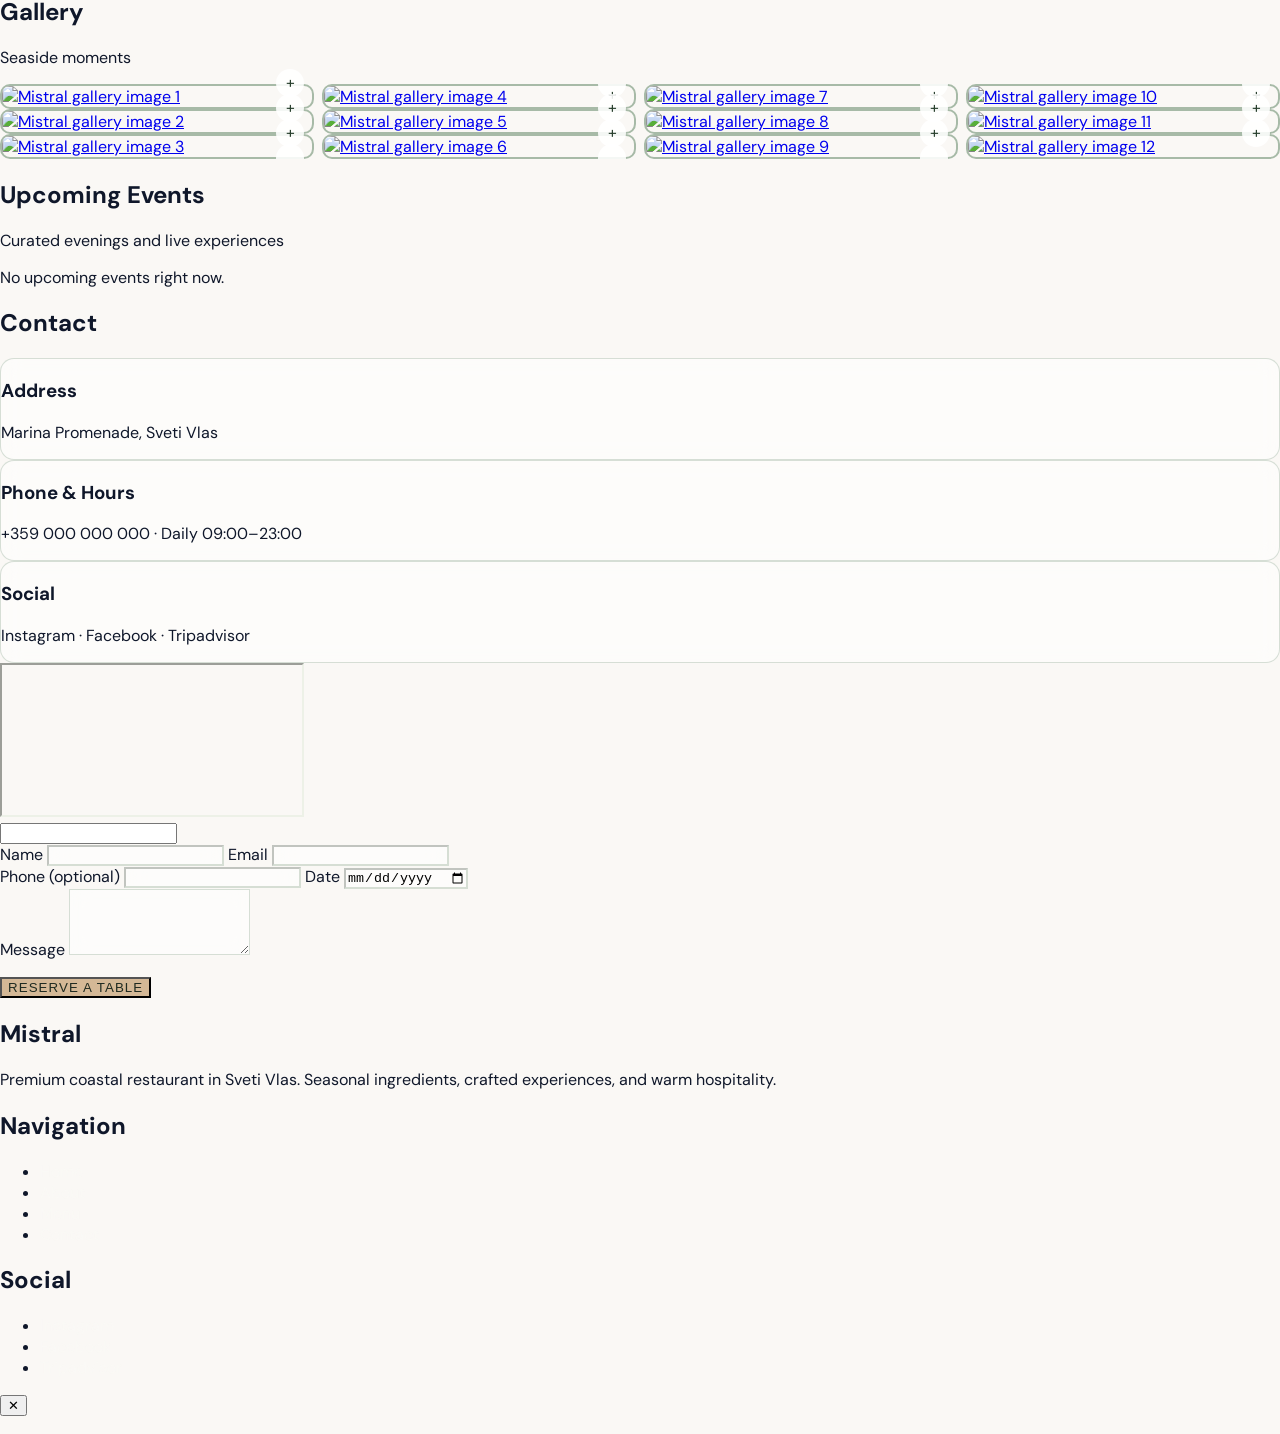
==== commit 0aad87d2: "added real images" ====
--- a/index.html
+++ b/index.html
@@ -197,10 +197,10 @@
       >
         <div class="hero-bg ken-burns absolute inset-0">
           <img
-            src="assets/images/hero-placeholder.svg"
-            alt="Mistral coastal restaurant exterior placeholder"
+            src="https://images.unsplash.com/photo-1559339352-11d035aa65de?auto=format&fit=crop&w=2200&q=85"
+            alt="Luxury coastal restaurant terrace at sunset"
             class="h-full w-full object-cover"
-            loading="lazy"
+            loading="eager"
           />
         </div>
         <div class="hero-overlay absolute inset-0"></div>
@@ -375,7 +375,7 @@
         >
           ✕
         </button>
-        <img id="menu-modal-image" src="assets/images/logo-placeholder.svg" alt="" class="h-56 w-full rounded-xl object-cover md:h-80" />
+        <img id="menu-modal-image" src="https://images.unsplash.com/photo-1559847844-5315695dadae?auto=format&fit=crop&w=1400&q=85" alt="" class="h-56 w-full rounded-xl object-cover md:h-80" />
         <h3 id="menu-modal-title" class="mt-5 font-heading text-4xl text-sage"></h3>
         <p id="menu-modal-description" class="mt-3 text-slate-700"></p>
         <div id="menu-modal-allergens" class="mt-4 flex flex-wrap gap-2"></div>
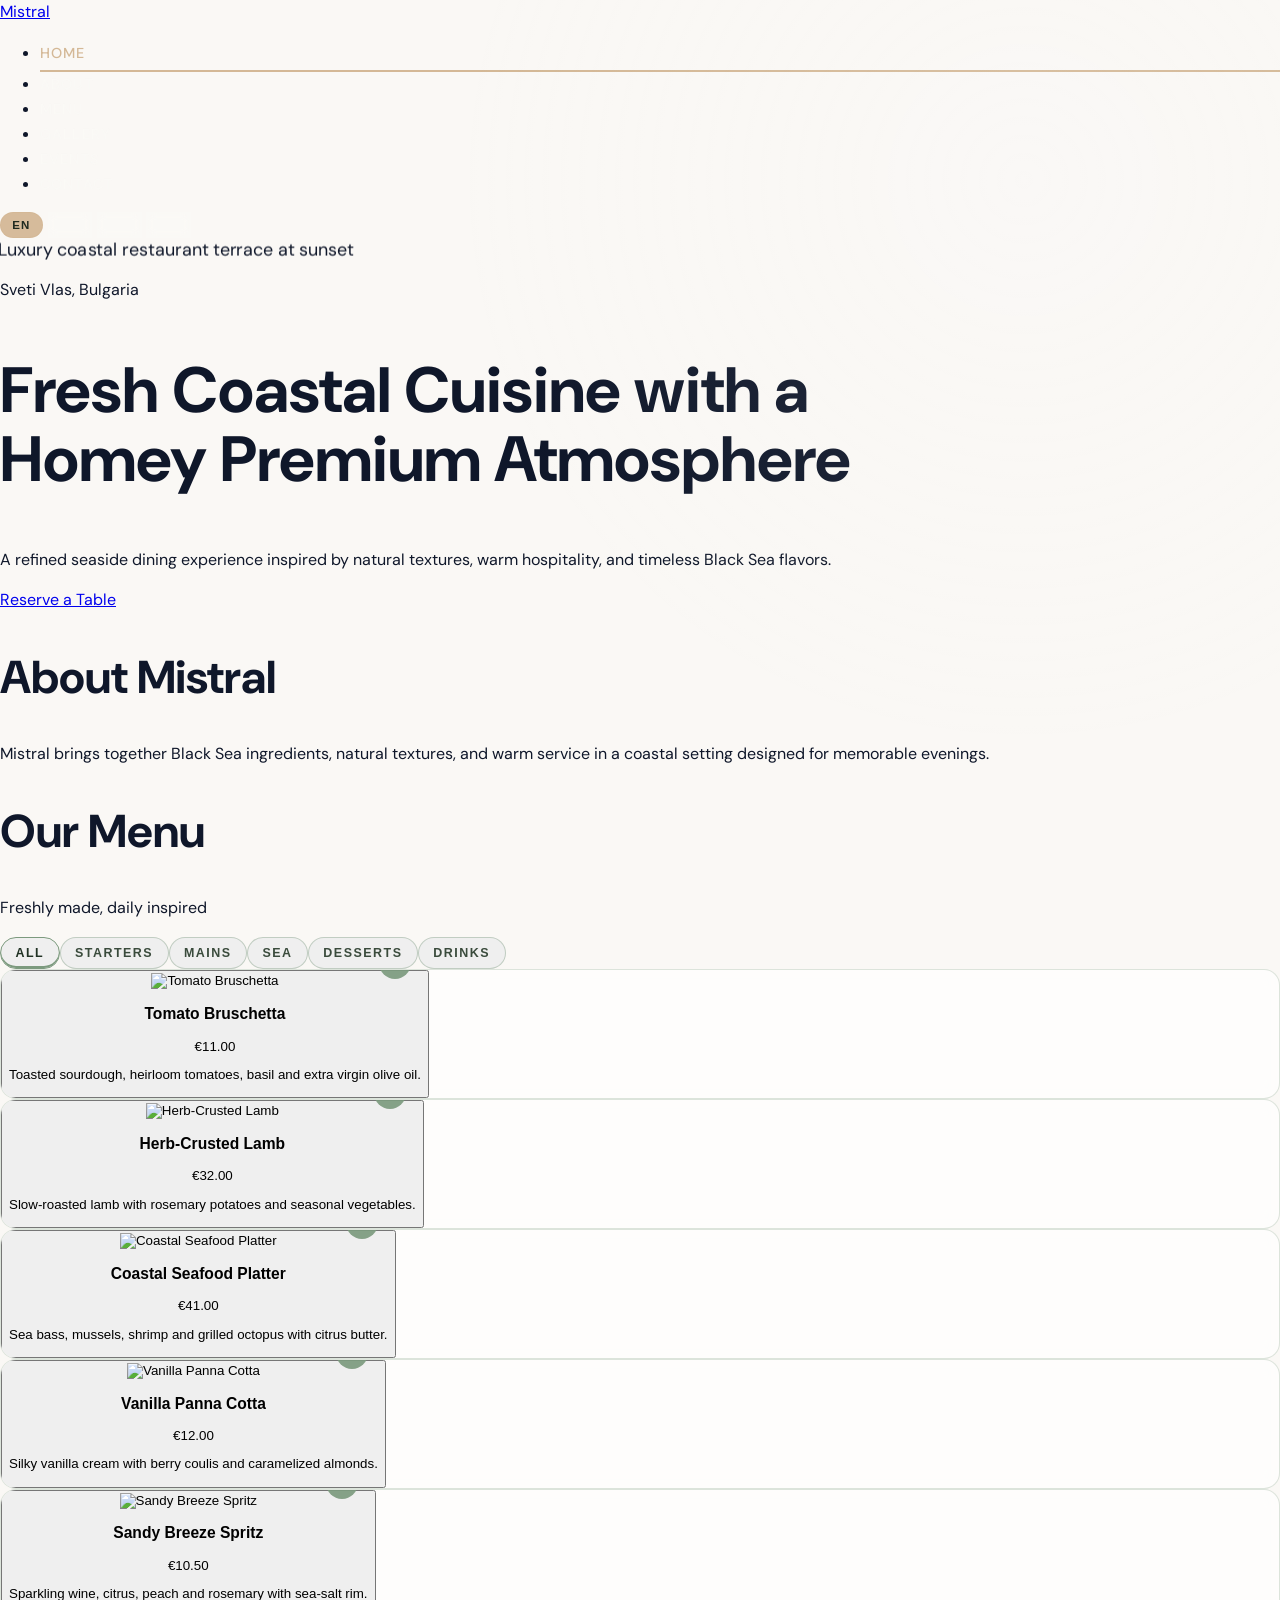
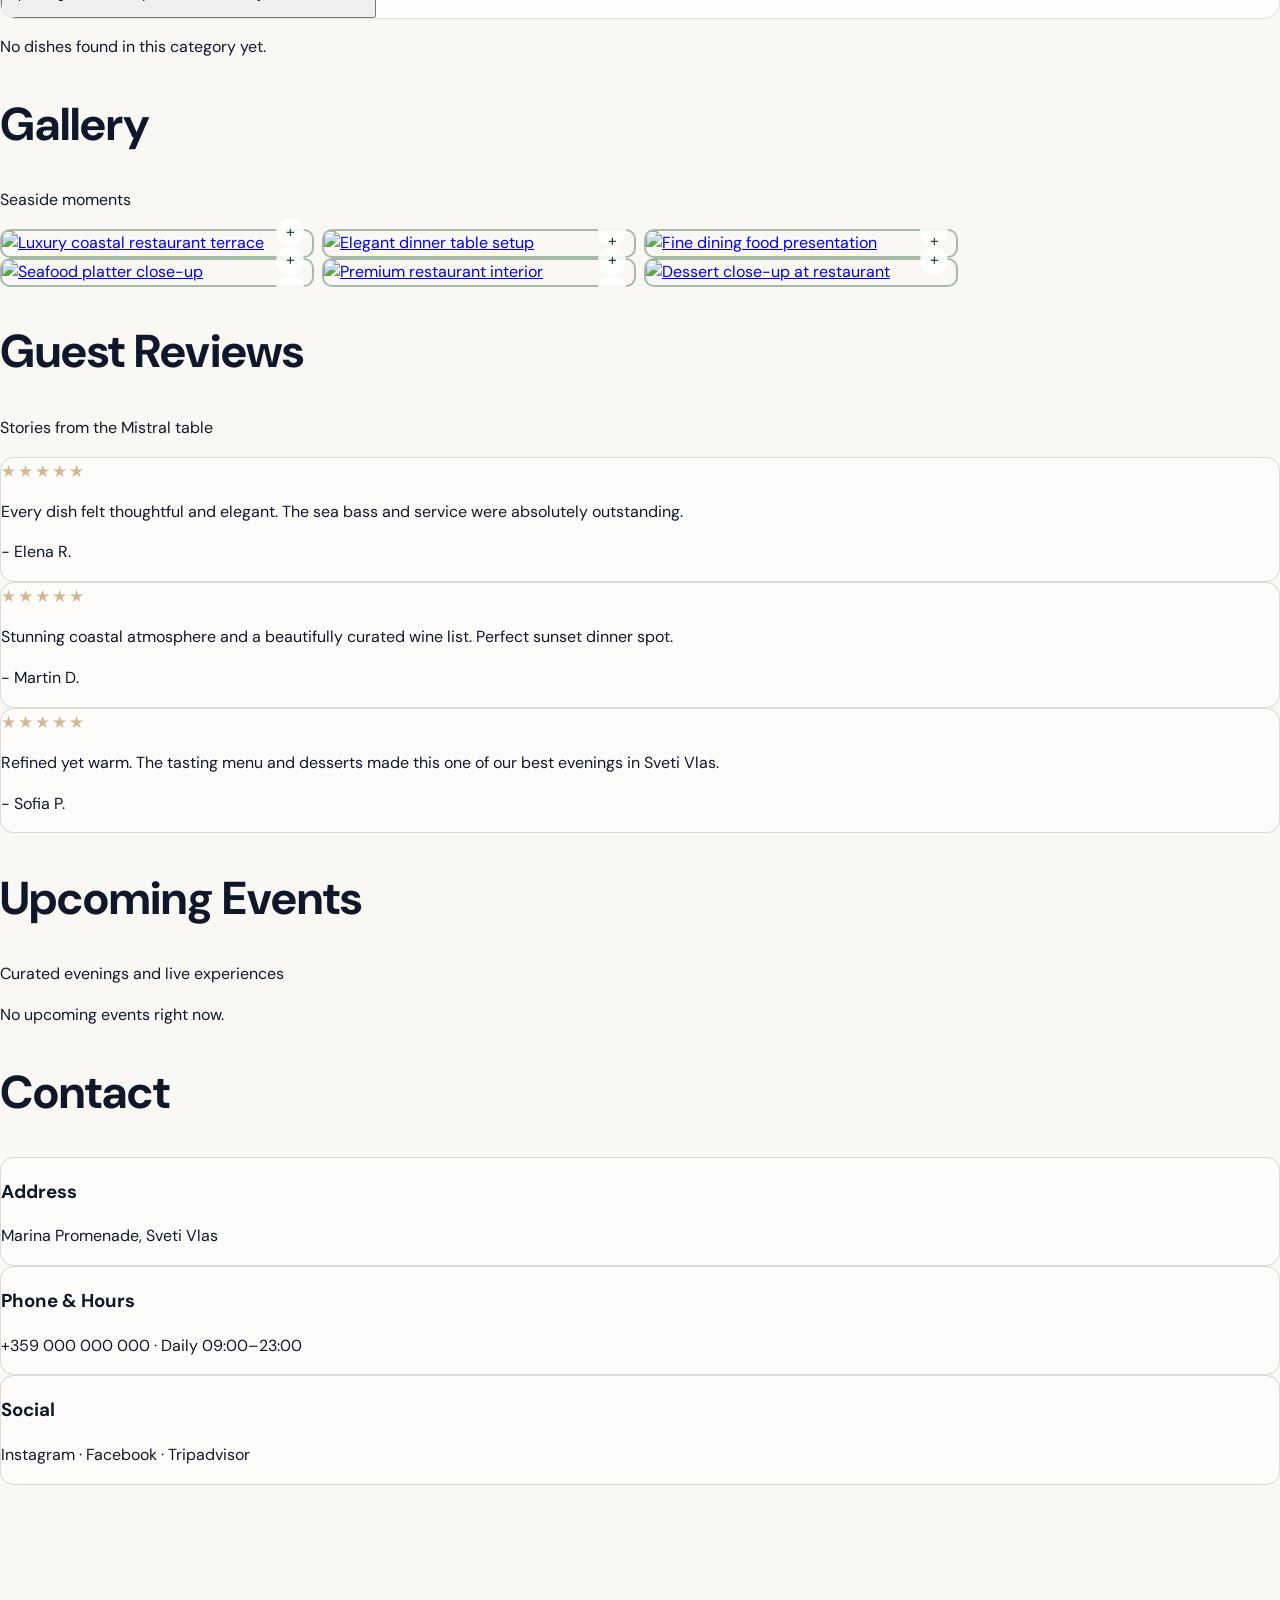
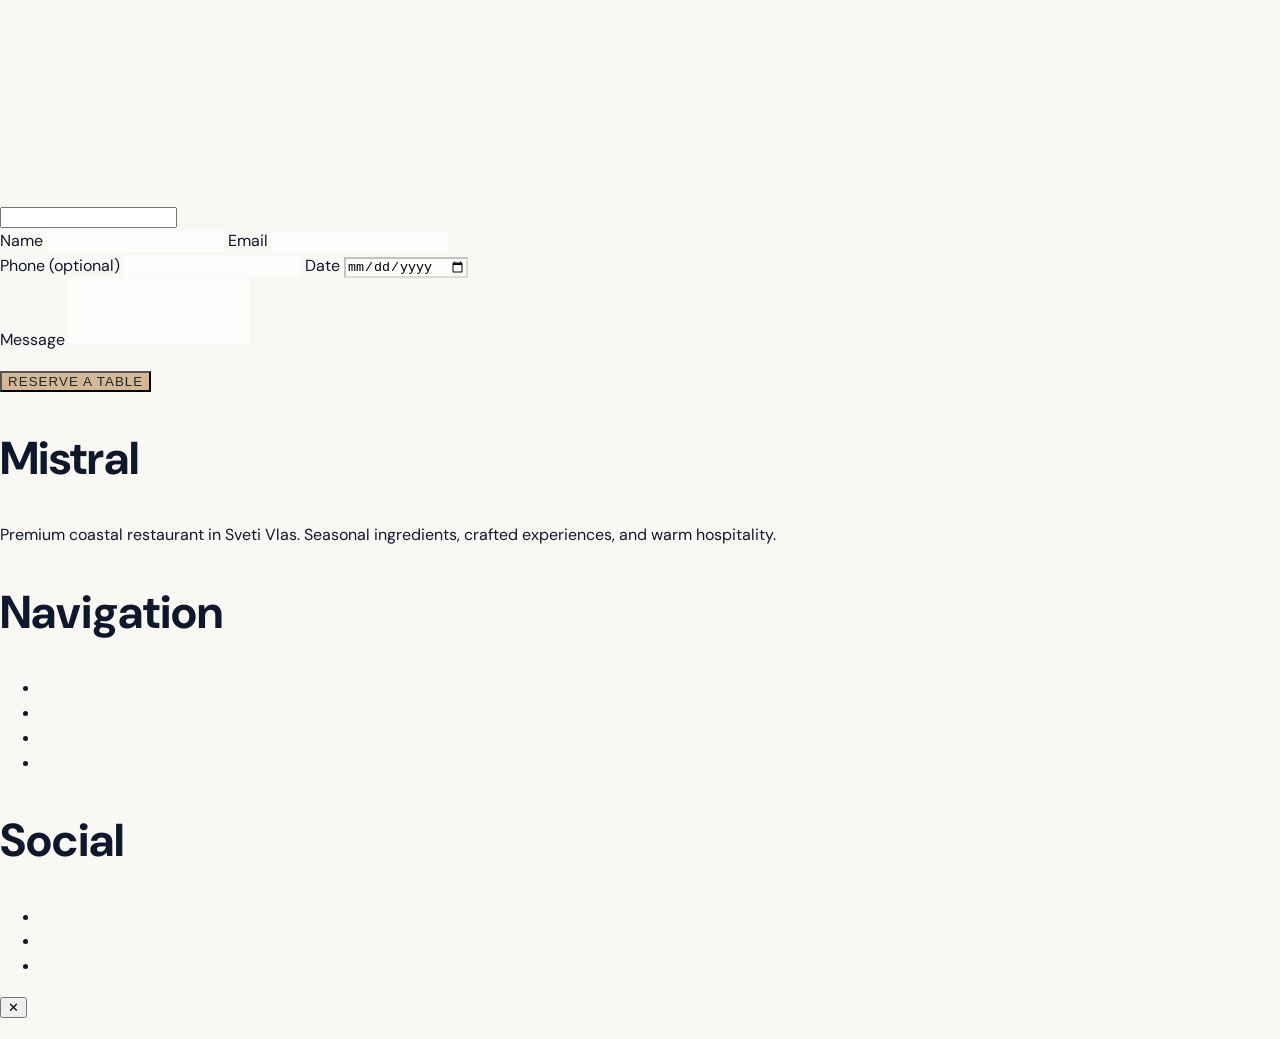
==== commit 6abf5c6a: "added CMS, Google Maps and updated scripts" ====
--- a/index.html
+++ b/index.html
@@ -8,10 +8,14 @@
       name="description"
       content="Mistral Restaurant in Sveti Vlas - fresh coastal cuisine, beachside atmosphere, and premium hospitality."
     />
+    <meta name="author" content="Mistral Restaurant" />
+    <meta name="theme-color" content="#7C9A7E" />
     <meta name="keywords" content="restaurant Sveti Vlas, Bulgarian seafood, beachside dining, Mistral restaurant" />
     <meta name="robots" content="index,follow" />
     <link rel="canonical" href="https://mistral.bg/" />
 
+    <meta property="og:site_name" content="Mistral Restaurant" />
+    <meta property="og:locale" content="en_BG" />
     <meta property="og:title" content="Mistral Restaurant - Sveti Vlas | Fresh Cuisine by the Sea" />
     <meta property="og:description" content="Premium coastal dining in Sveti Vlas with fresh cuisine, events, and seaside atmosphere." />
     <meta property="og:image" content="https://mistral.bg/assets/og-image.webp" />
@@ -19,6 +23,7 @@
     <meta property="og:type" content="website" />
 
     <meta name="twitter:card" content="summary_large_image" />
+    <meta name="twitter:site" content="@mistralrestaurant" />
     <meta name="twitter:title" content="Mistral Restaurant - Sveti Vlas" />
     <meta name="twitter:description" content="Fresh Cuisine by the Sea." />
     <meta name="twitter:image" content="https://mistral.bg/assets/og-image.webp" />
@@ -39,6 +44,9 @@
               sage: "#7C9A7E",
               sandy: "#D4B896",
               warm: "#FAF8F5",
+              sageDeep: "#3f5642",
+              linen: "#F2EEE8",
+              driftwood: "#8F7B66",
             },
             fontFamily: {
               heading: ["Cormorant Garamond", "serif"],
@@ -48,6 +56,7 @@
         },
       };
     </script>
+    <script src="https://cdn.jsdelivr.net/npm/gsap@3.12.5/dist/gsap.min.js" defer></script>
     <link
       rel="stylesheet"
       href="https://cdn.jsdelivr.net/npm/glightbox/dist/css/glightbox.min.css"
@@ -261,6 +270,36 @@
         <div id="gallery-grid" class="masonry-grid mt-8"></div>
       </section>
 
+      <section id="reviews" class="bg-[#f7f4ef] py-20">
+        <div class="mx-auto max-w-7xl px-5 md:px-8">
+          <h2 class="font-heading text-4xl text-sage">Guest Reviews</h2>
+          <p class="mt-2 text-sm uppercase tracking-[0.14em] text-slate-600">Stories from the Mistral table</p>
+          <div class="mt-8 grid gap-6 md:grid-cols-2 lg:grid-cols-3">
+            <article class="review-card glass-card p-6">
+              <div class="star-row" aria-label="5-star rating">★★★★★</div>
+              <p class="mt-3 text-sm text-slate-700">
+                Every dish felt thoughtful and elegant. The sea bass and service were absolutely outstanding.
+              </p>
+              <p class="mt-4 text-sm font-semibold text-sage">- Elena R.</p>
+            </article>
+            <article class="review-card glass-card p-6">
+              <div class="star-row" aria-label="5-star rating">★★★★★</div>
+              <p class="mt-3 text-sm text-slate-700">
+                Stunning coastal atmosphere and a beautifully curated wine list. Perfect sunset dinner spot.
+              </p>
+              <p class="mt-4 text-sm font-semibold text-sage">- Martin D.</p>
+            </article>
+            <article class="review-card glass-card p-6">
+              <div class="star-row" aria-label="5-star rating">★★★★★</div>
+              <p class="mt-3 text-sm text-slate-700">
+                Refined yet warm. The tasting menu and desserts made this one of our best evenings in Sveti Vlas.
+              </p>
+              <p class="mt-4 text-sm font-semibold text-sage">- Sofia P.</p>
+            </article>
+          </div>
+        </div>
+      </section>
+
       <section id="events" class="bg-[#f2eee8] py-20">
         <div class="mx-auto max-w-7xl px-5 md:px-8">
           <h2 class="font-heading text-4xl text-sage" data-i18n="events.title">Upcoming Events</h2>
@@ -288,12 +327,15 @@
           </article>
         </div>
         <div class="mt-8 overflow-hidden rounded-xl border border-sage/20 map-shell">
-          <iframe
-            title="Mistral location map"
-            src="https://maps.google.com/maps?q=Sveti%20Vlas&t=&z=14&ie=UTF8&iwloc=&output=embed"
-            class="h-80 w-full"
-            loading="lazy"
-          ></iframe>
+          <div id="mistral-map" class="h-80 w-full" role="region" aria-label="Mistral location map"></div>
+          <noscript>
+            <iframe
+              title="Mistral location map"
+              src="https://maps.google.com/maps?q=Sveti%20Vlas&t=&z=14&ie=UTF8&iwloc=&output=embed"
+              class="h-80 w-full"
+              loading="lazy"
+            ></iframe>
+          </noscript>
         </div>
 
         <form id="contact-form" class="mt-8 grid gap-4 rounded-xl border border-sage/20 bg-white/45 p-6 backdrop-blur-[10px]">
@@ -384,6 +426,12 @@
     </div>
 
     <script src="https://cdn.jsdelivr.net/npm/glightbox/dist/js/glightbox.min.js"></script>
+    <script src="js/map.js"></script>
+    <script
+      src="https://maps.googleapis.com/maps/api/js?key=YOUR_GOOGLE_MAPS_API_KEY&callback=initMistralMap"
+      async
+      defer
+    ></script>
     <script type="module" src="js/i18n.js"></script>
     <script type="module" src="js/menu.js"></script>
     <script type="module" src="js/gallery.js"></script>
--- a/css/main.css
+++ b/css/main.css
@@ -15,6 +15,27 @@
   background: var(--color-warm-white);
   font-family: var(--font-body);
   color: #0f172a;
+  line-height: 1.55;
+}
+
+html {
+  scroll-behavior: smooth;
+}
+
+h1,
+h2,
+h3 {
+  text-wrap: balance;
+}
+
+h1 {
+  font-size: clamp(2.25rem, 5vw, 4.5rem);
+  line-height: 1.08;
+}
+
+h2 {
+  font-size: clamp(1.875rem, 3.6vw, 3rem);
+  line-height: 1.14;
 }
 
 .preloader {
@@ -179,6 +200,17 @@
   box-shadow: 0 16px 28px rgba(37, 53, 40, 0.14);
 }
 
+.glass-card-hover {
+  background: rgba(255, 255, 255, 0.68);
+  backdrop-filter: blur(10px);
+  -webkit-backdrop-filter: blur(10px);
+  border: 1px solid rgba(124, 154, 126, 0.26);
+}
+
+.glass-card-hover:hover {
+  box-shadow: 0 18px 30px rgba(37, 53, 40, 0.2);
+}
+
 .menu-card-image-wrap {
   position: relative;
 }
@@ -267,6 +299,25 @@
   filter: sepia(14%) hue-rotate(42deg) saturate(85%) contrast(95%);
 }
 
+#mistral-map {
+  min-height: 20rem;
+}
+
+.review-card {
+  transition: transform 220ms ease, box-shadow 220ms ease;
+}
+
+.review-card:hover {
+  transform: translateY(-4px);
+  box-shadow: 0 14px 24px rgba(36, 50, 38, 0.15);
+}
+
+.star-row {
+  color: #d4b896;
+  font-size: 1.05rem;
+  letter-spacing: 0.12em;
+}
+
 .glass-input {
   background: rgba(255, 255, 255, 0.56);
   backdrop-filter: blur(10px);
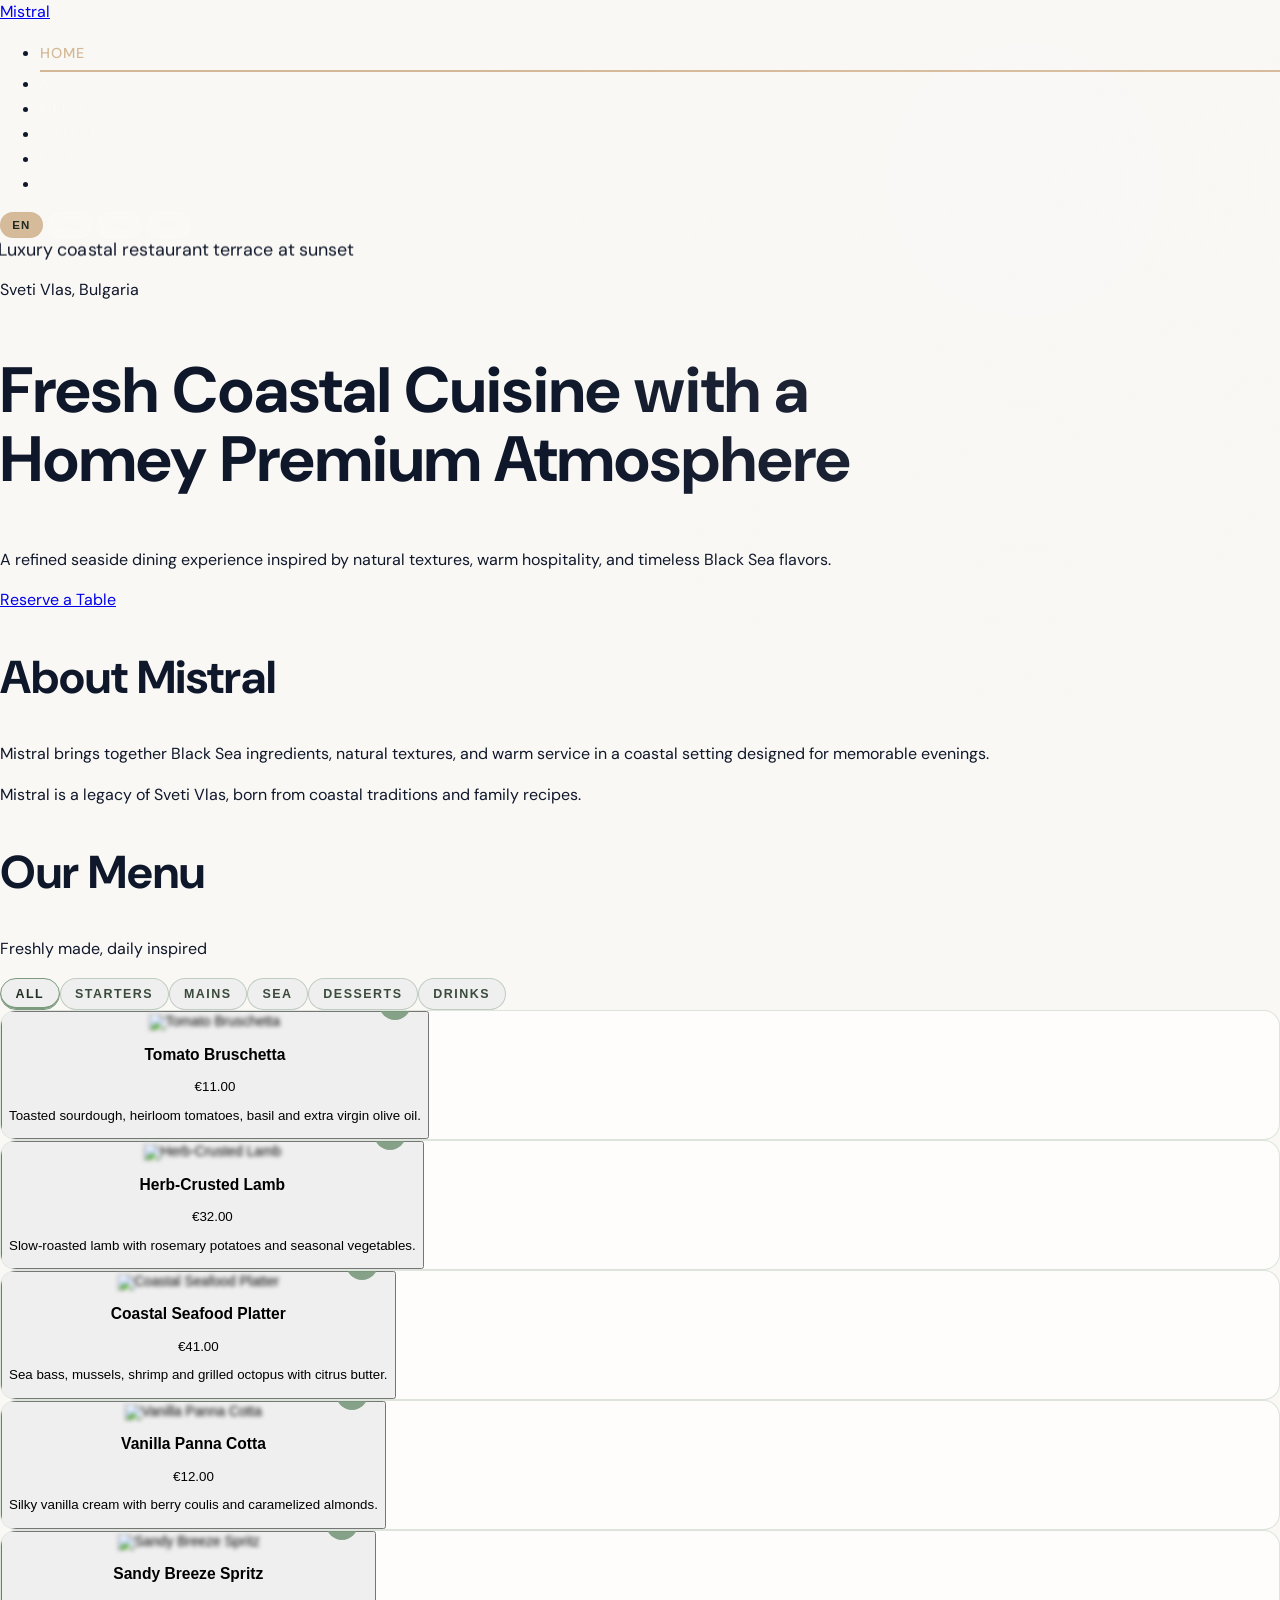
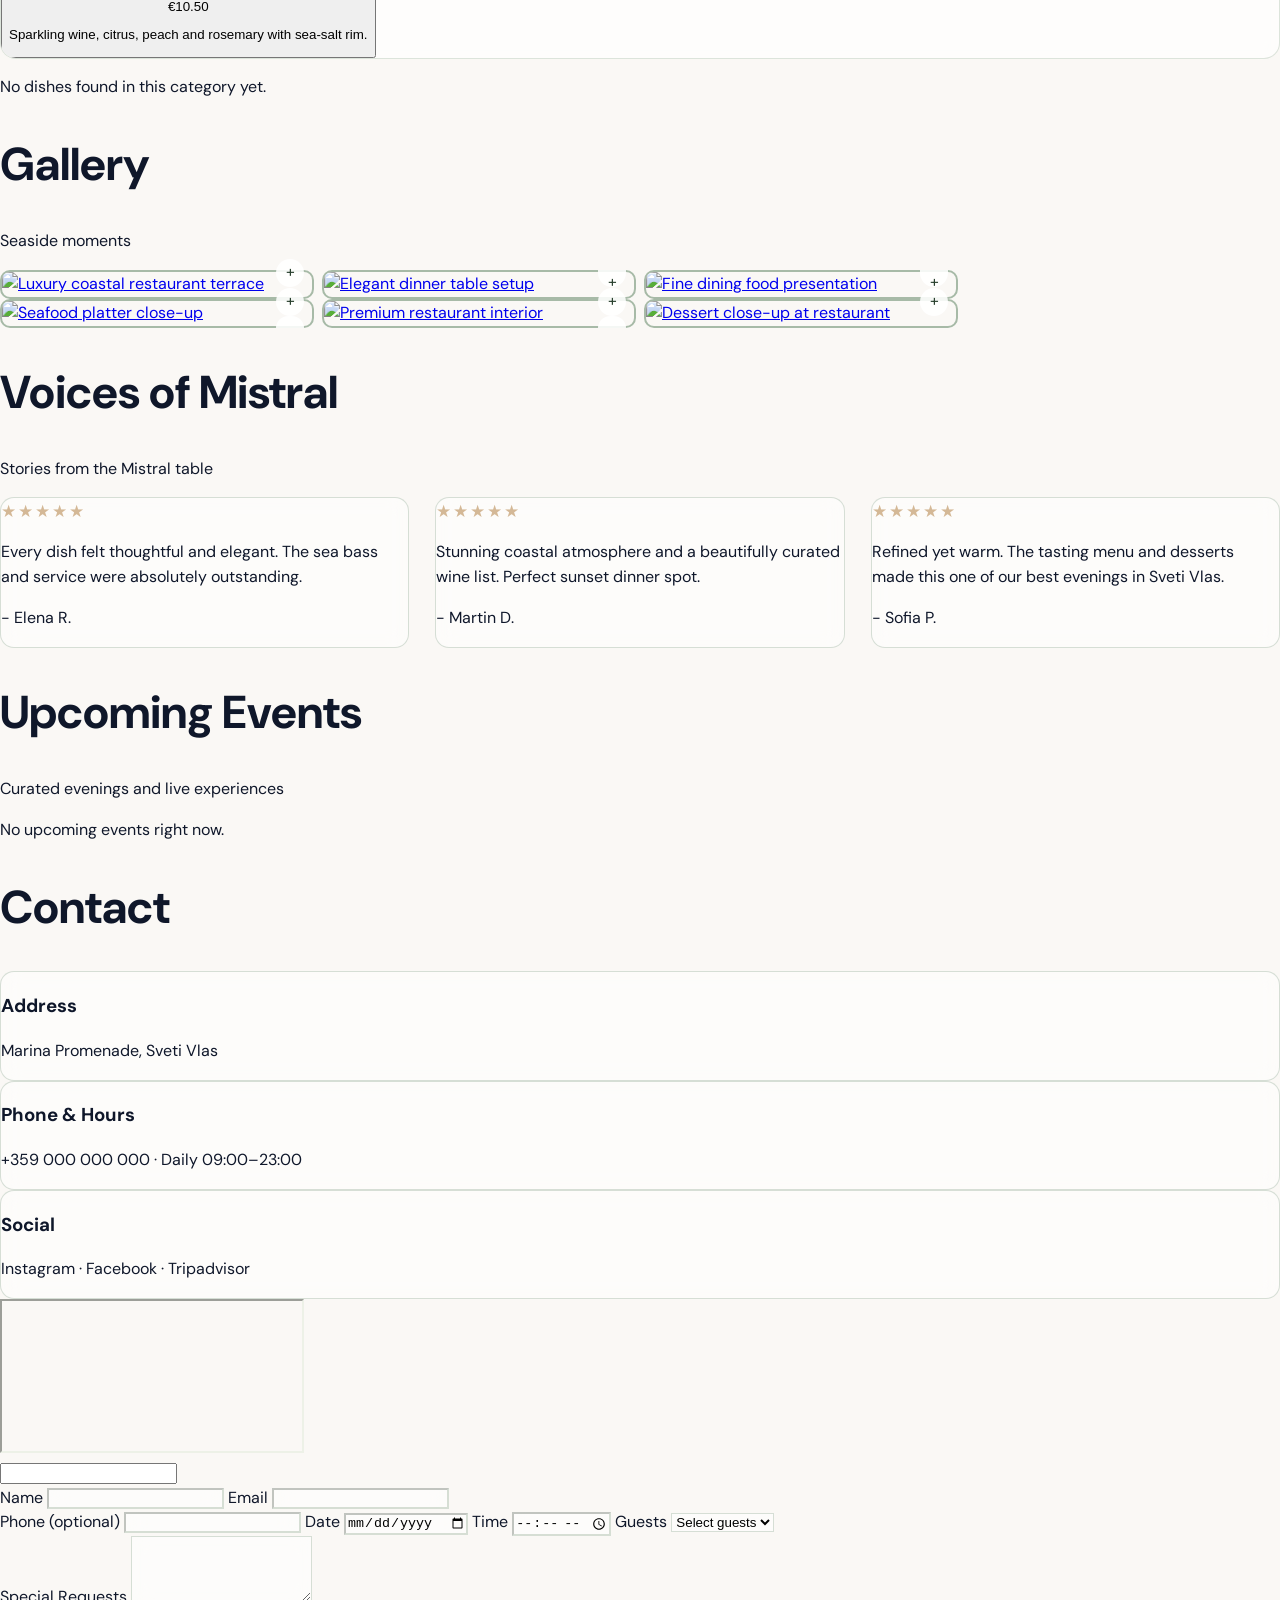
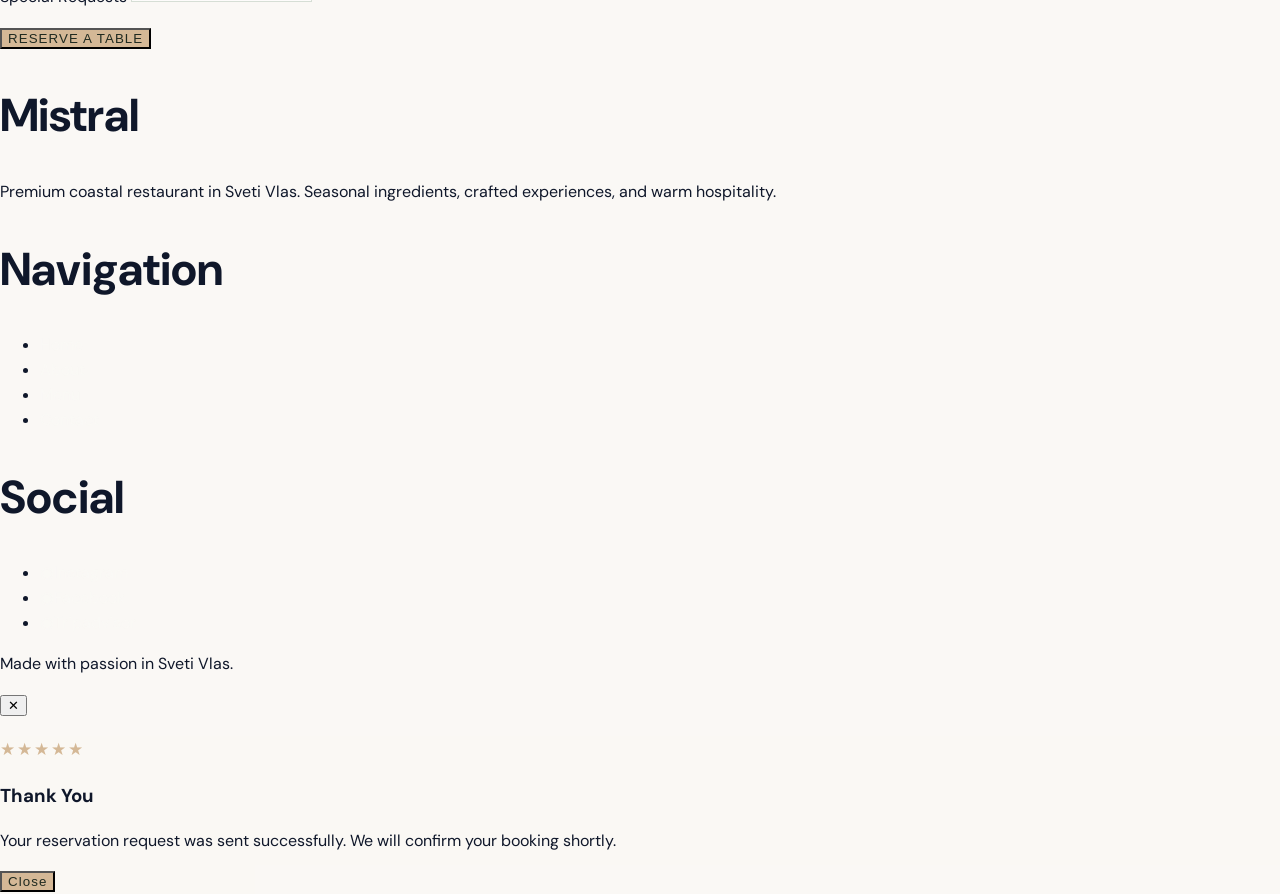
==== commit 07bbf866: "Phase 1: Premium animations and Story section" ====
--- a/index.html
+++ b/index.html
@@ -27,6 +27,11 @@
     <meta name="twitter:title" content="Mistral Restaurant - Sveti Vlas" />
     <meta name="twitter:description" content="Fresh Cuisine by the Sea." />
     <meta name="twitter:image" content="https://mistral.bg/assets/og-image.webp" />
+    <meta name="language" content="English, Bulgarian" />
+    <meta http-equiv="content-language" content="en,bg" />
+    <link rel="alternate" hreflang="en" href="https://mistral.bg/" />
+    <link rel="alternate" hreflang="bg" href="https://mistral.bg/?lang=bg" />
+    <link rel="alternate" hreflang="x-default" href="https://mistral.bg/" />
 
     <link rel="preconnect" href="https://fonts.googleapis.com" />
     <link rel="preconnect" href="https://fonts.gstatic.com" crossorigin />
@@ -57,9 +62,15 @@
       };
     </script>
     <script src="https://cdn.jsdelivr.net/npm/gsap@3.12.5/dist/gsap.min.js" defer></script>
+    <script src="https://cdn.jsdelivr.net/npm/gsap@3.12.5/dist/ScrollTrigger.min.js" defer></script>
+    <script src="https://cdn.jsdelivr.net/npm/@studio-freight/lenis@1.0.42/dist/lenis.min.js" defer></script>
     <link
       rel="stylesheet"
       href="https://cdn.jsdelivr.net/npm/glightbox/dist/css/glightbox.min.css"
+    />
+    <link
+      rel="stylesheet"
+      href="https://cdn.jsdelivr.net/npm/swiper@11/swiper-bundle.min.css"
     />
     <script src="https://cdn.jsdelivr.net/npm/@emailjs/browser@4/dist/email.min.js"></script>
     <link rel="stylesheet" href="css/main.css" />
@@ -210,6 +221,8 @@
             alt="Luxury coastal restaurant terrace at sunset"
             class="h-full w-full object-cover"
             loading="eager"
+            decoding="async"
+            fetchpriority="high"
           />
         </div>
         <div class="hero-overlay absolute inset-0"></div>
@@ -230,7 +243,7 @@
           </p>
           <a
             href="#contact"
-            class="mt-10 inline-flex items-center rounded-full bg-sandy px-7 py-3 text-sm font-medium uppercase tracking-[0.12em] text-slate-900 transition hover:bg-[#e2c9ab]"
+            class="magnetic-btn mt-10 inline-flex items-center rounded-full bg-sandy px-7 py-3 text-sm font-medium uppercase tracking-[0.12em] text-slate-900 transition hover:bg-[#e2c9ab]"
             data-i18n="hero.cta"
           >
             Reserve a Table
@@ -243,6 +256,22 @@
         <p class="mt-4 max-w-3xl text-base leading-relaxed text-slate-700" data-i18n="about.body">
           Mistral brings together Black Sea ingredients, natural textures, and warm service in a coastal setting designed for memorable evenings.
         </p>
+      </section>
+
+      <section id="our-story" class="story-parallax-section relative min-h-[65vh] overflow-hidden">
+        <div
+          class="story-parallax-bg absolute inset-0"
+          data-parallax
+          style="
+            background-image: url('https://images.unsplash.com/photo-1544148103-0773bf10d330?auto=format&fit=crop&w=2200&q=85');
+          "
+        ></div>
+        <div class="story-overlay absolute inset-0"></div>
+        <div class="relative z-10 mx-auto flex min-h-[65vh] max-w-5xl items-center px-5 py-20 text-center md:px-8">
+          <p class="mx-auto max-w-3xl font-heading text-3xl leading-relaxed text-warm md:text-5xl">
+            Mistral is a legacy of Sveti Vlas, born from coastal traditions and family recipes.
+          </p>
+        </div>
       </section>
 
       <section id="menu" class="bg-[#f2eee8] py-20">
@@ -272,30 +301,35 @@
 
       <section id="reviews" class="bg-[#f7f4ef] py-20">
         <div class="mx-auto max-w-7xl px-5 md:px-8">
-          <h2 class="font-heading text-4xl text-sage">Guest Reviews</h2>
+          <h2 class="font-heading text-4xl text-sage">Voices of Mistral</h2>
           <p class="mt-2 text-sm uppercase tracking-[0.14em] text-slate-600">Stories from the Mistral table</p>
-          <div class="mt-8 grid gap-6 md:grid-cols-2 lg:grid-cols-3">
-            <article class="review-card glass-card p-6">
-              <div class="star-row" aria-label="5-star rating">★★★★★</div>
-              <p class="mt-3 text-sm text-slate-700">
-                Every dish felt thoughtful and elegant. The sea bass and service were absolutely outstanding.
-              </p>
-              <p class="mt-4 text-sm font-semibold text-sage">- Elena R.</p>
-            </article>
-            <article class="review-card glass-card p-6">
-              <div class="star-row" aria-label="5-star rating">★★★★★</div>
-              <p class="mt-3 text-sm text-slate-700">
-                Stunning coastal atmosphere and a beautifully curated wine list. Perfect sunset dinner spot.
-              </p>
-              <p class="mt-4 text-sm font-semibold text-sage">- Martin D.</p>
-            </article>
-            <article class="review-card glass-card p-6">
-              <div class="star-row" aria-label="5-star rating">★★★★★</div>
-              <p class="mt-3 text-sm text-slate-700">
-                Refined yet warm. The tasting menu and desserts made this one of our best evenings in Sveti Vlas.
-              </p>
-              <p class="mt-4 text-sm font-semibold text-sage">- Sofia P.</p>
-            </article>
+          <div class="swiper voices-swiper mt-8">
+            <div class="swiper-wrapper">
+              <article class="swiper-slide review-card glass-card p-6">
+                <div class="star-row" aria-label="5-star rating">★★★★★</div>
+                <p class="mt-3 text-sm text-slate-700">
+                  Every dish felt thoughtful and elegant. The sea bass and service were absolutely outstanding.
+                </p>
+                <p class="mt-4 text-sm font-semibold text-sage">- Elena R.</p>
+              </article>
+              <article class="swiper-slide review-card glass-card p-6">
+                <div class="star-row" aria-label="5-star rating">★★★★★</div>
+                <p class="mt-3 text-sm text-slate-700">
+                  Stunning coastal atmosphere and a beautifully curated wine list. Perfect sunset dinner spot.
+                </p>
+                <p class="mt-4 text-sm font-semibold text-sage">- Martin D.</p>
+              </article>
+              <article class="swiper-slide review-card glass-card p-6">
+                <div class="star-row" aria-label="5-star rating">★★★★★</div>
+                <p class="mt-3 text-sm text-slate-700">
+                  Refined yet warm. The tasting menu and desserts made this one of our best evenings in Sveti Vlas.
+                </p>
+                <p class="mt-4 text-sm font-semibold text-sage">- Sofia P.</p>
+              </article>
+            </div>
+            <div class="swiper-pagination"></div>
+            <div class="swiper-button-prev"></div>
+            <div class="swiper-button-next"></div>
           </div>
         </div>
       </section>
@@ -327,15 +361,12 @@
           </article>
         </div>
         <div class="mt-8 overflow-hidden rounded-xl border border-sage/20 map-shell">
-          <div id="mistral-map" class="h-80 w-full" role="region" aria-label="Mistral location map"></div>
-          <noscript>
-            <iframe
-              title="Mistral location map"
-              src="https://maps.google.com/maps?q=Sveti%20Vlas&t=&z=14&ie=UTF8&iwloc=&output=embed"
-              class="h-80 w-full"
-              loading="lazy"
-            ></iframe>
-          </noscript>
+          <iframe
+            title="Mistral location map"
+            src="https://maps.google.com/maps?q=Sveti%20Vlas&t=&z=14&ie=UTF8&iwloc=&output=embed"
+            class="h-80 w-full"
+            loading="lazy"
+          ></iframe>
         </div>
 
         <form id="contact-form" class="mt-8 grid gap-4 rounded-xl border border-sage/20 bg-white/45 p-6 backdrop-blur-[10px]">
@@ -359,13 +390,33 @@
               Date
               <input name="date" type="date" required class="glass-input mt-1 w-full rounded-lg border border-slate-300 px-3 py-2" />
             </label>
+            <label class="text-sm font-medium">
+              Time
+              <input name="time" type="time" required class="glass-input mt-1 w-full rounded-lg border border-slate-300 px-3 py-2" />
+            </label>
+            <label class="text-sm font-medium">
+              Guests
+              <select name="guests" required class="glass-input mt-1 w-full rounded-lg border border-slate-300 px-3 py-2">
+                <option value="">Select guests</option>
+                <option value="1">1</option>
+                <option value="2">2</option>
+                <option value="3">3</option>
+                <option value="4">4</option>
+                <option value="5">5</option>
+                <option value="6">6</option>
+                <option value="7">7</option>
+                <option value="8">8</option>
+                <option value="9">9</option>
+                <option value="10">10</option>
+              </select>
+            </label>
           </div>
           <label class="text-sm font-medium">
-            Message
-            <textarea name="message" required rows="4" class="glass-input mt-1 w-full rounded-lg border border-slate-300 px-3 py-2"></textarea>
+            Special Requests
+            <textarea name="specialRequests" rows="4" class="glass-input mt-1 w-full rounded-lg border border-slate-300 px-3 py-2"></textarea>
           </label>
           <p id="contact-form-status" class="text-sm text-slate-600"></p>
-          <button id="contact-submit" type="submit" class="reserve-btn inline-flex w-fit rounded-full px-6 py-2.5 text-sm font-semibold">
+          <button id="contact-submit" type="submit" class="magnetic-btn reserve-btn inline-flex w-fit rounded-full px-6 py-2.5 text-sm font-semibold">
             RESERVE A TABLE
           </button>
         </form>
@@ -394,12 +445,15 @@
         <section aria-labelledby="footer-social-heading">
           <h2 id="footer-social-heading" class="font-heading text-2xl font-semibold">Social</h2>
           <ul class="mt-3 space-y-2 text-sm">
-            <li><a class="footer-link" href="#" aria-label="Instagram">Instagram</a></li>
-            <li><a class="footer-link" href="#" aria-label="Facebook">Facebook</a></li>
-            <li><a class="footer-link" href="#" aria-label="Tripadvisor">Tripadvisor</a></li>
+            <li><a class="footer-link inline-flex items-center gap-2" href="https://instagram.com" target="_blank" rel="noreferrer" aria-label="Instagram"><span aria-hidden="true">◉</span>Instagram</a></li>
+            <li><a class="footer-link inline-flex items-center gap-2" href="https://facebook.com" target="_blank" rel="noreferrer" aria-label="Facebook"><span aria-hidden="true">◉</span>Facebook</a></li>
+            <li><a class="footer-link inline-flex items-center gap-2" href="https://tripadvisor.com" target="_blank" rel="noreferrer" aria-label="Tripadvisor"><span aria-hidden="true">◉</span>Tripadvisor</a></li>
           </ul>
         </section>
       </div>
+      <p class="mx-auto max-w-7xl px-5 pb-8 text-xs tracking-[0.08em] text-warm/85 md:px-8">
+        Made with passion in Sveti Vlas.
+      </p>
     </footer>
 
     <div
@@ -425,13 +479,21 @@
       </div>
     </div>
 
+    <div id="booking-success-modal" class="fixed inset-0 z-[80] hidden items-center justify-center bg-black/55 p-4" role="dialog" aria-modal="true" aria-labelledby="booking-success-title">
+      <div class="booking-modal-panel w-full max-w-md rounded-2xl border border-white/35 bg-white/80 p-7 text-center shadow-2xl backdrop-blur-md">
+        <p class="star-row mx-auto w-fit" aria-hidden="true">★★★★★</p>
+        <h3 id="booking-success-title" class="mt-2 font-heading text-4xl text-sage">Thank You</h3>
+        <p class="mt-3 text-sm text-slate-700">
+          Your reservation request was sent successfully. We will confirm your booking shortly.
+        </p>
+        <button id="booking-success-close" type="button" class="reserve-btn mt-6 inline-flex rounded-full px-6 py-2.5 text-sm font-semibold">
+          Close
+        </button>
+      </div>
+    </div>
+
     <script src="https://cdn.jsdelivr.net/npm/glightbox/dist/js/glightbox.min.js"></script>
-    <script src="js/map.js"></script>
-    <script
-      src="https://maps.googleapis.com/maps/api/js?key=YOUR_GOOGLE_MAPS_API_KEY&callback=initMistralMap"
-      async
-      defer
-    ></script>
+    <script src="https://cdn.jsdelivr.net/npm/swiper@11/swiper-bundle.min.js"></script>
     <script type="module" src="js/i18n.js"></script>
     <script type="module" src="js/menu.js"></script>
     <script type="module" src="js/gallery.js"></script>
--- a/css/main.css
+++ b/css/main.css
@@ -69,6 +69,16 @@
   backdrop-filter: blur(14px);
   -webkit-backdrop-filter: blur(14px);
   box-shadow: 0 10px 30px rgba(28, 35, 29, 0.18);
+  transform: translateY(0) scale(0.985);
+  transform-origin: top center;
+}
+
+.nav-shell {
+  transition: min-height 260ms ease;
+}
+
+#site-header.is-scrolled .nav-shell {
+  min-height: 3.9rem;
 }
 
 .nav-link {
@@ -215,6 +225,17 @@
   position: relative;
 }
 
+.menu-card-image-wrap img {
+  filter: blur(2px);
+  transform: scale(1.03);
+  transition: filter 320ms ease, transform 320ms ease, box-shadow 320ms ease;
+}
+
+.menu-card:hover .menu-card-image-wrap img {
+  filter: blur(0);
+  transform: scale(1.08);
+}
+
 .menu-plus {
   position: absolute;
   right: 10px;
@@ -303,6 +324,10 @@
   min-height: 20rem;
 }
 
+.booking-modal-panel {
+  background: rgba(250, 248, 245, 0.82);
+}
+
 .review-card {
   transition: transform 220ms ease, box-shadow 220ms ease;
 }
@@ -310,6 +335,19 @@
 .review-card:hover {
   transform: translateY(-4px);
   box-shadow: 0 14px 24px rgba(36, 50, 38, 0.15);
+}
+
+.voices-swiper .swiper-slide {
+  height: auto;
+}
+
+.voices-swiper .swiper-pagination-bullet-active {
+  background: #7c9a7e;
+}
+
+.voices-swiper .swiper-button-prev,
+.voices-swiper .swiper-button-next {
+  color: #7c9a7e;
 }
 
 .star-row {
@@ -345,6 +383,25 @@
   transform: translateY(-2px);
 }
 
+.magnetic-btn {
+  will-change: transform;
+}
+
+.story-parallax-section {
+  isolation: isolate;
+}
+
+.story-parallax-bg {
+  background-size: cover;
+  background-position: center;
+  transform: scale(1.12);
+  will-change: transform;
+}
+
+.story-overlay {
+  background: linear-gradient(180deg, rgba(24, 35, 27, 0.35), rgba(24, 35, 27, 0.58));
+}
+
 @media (max-width: 1024px) {
   .masonry-grid {
     column-count: 2;
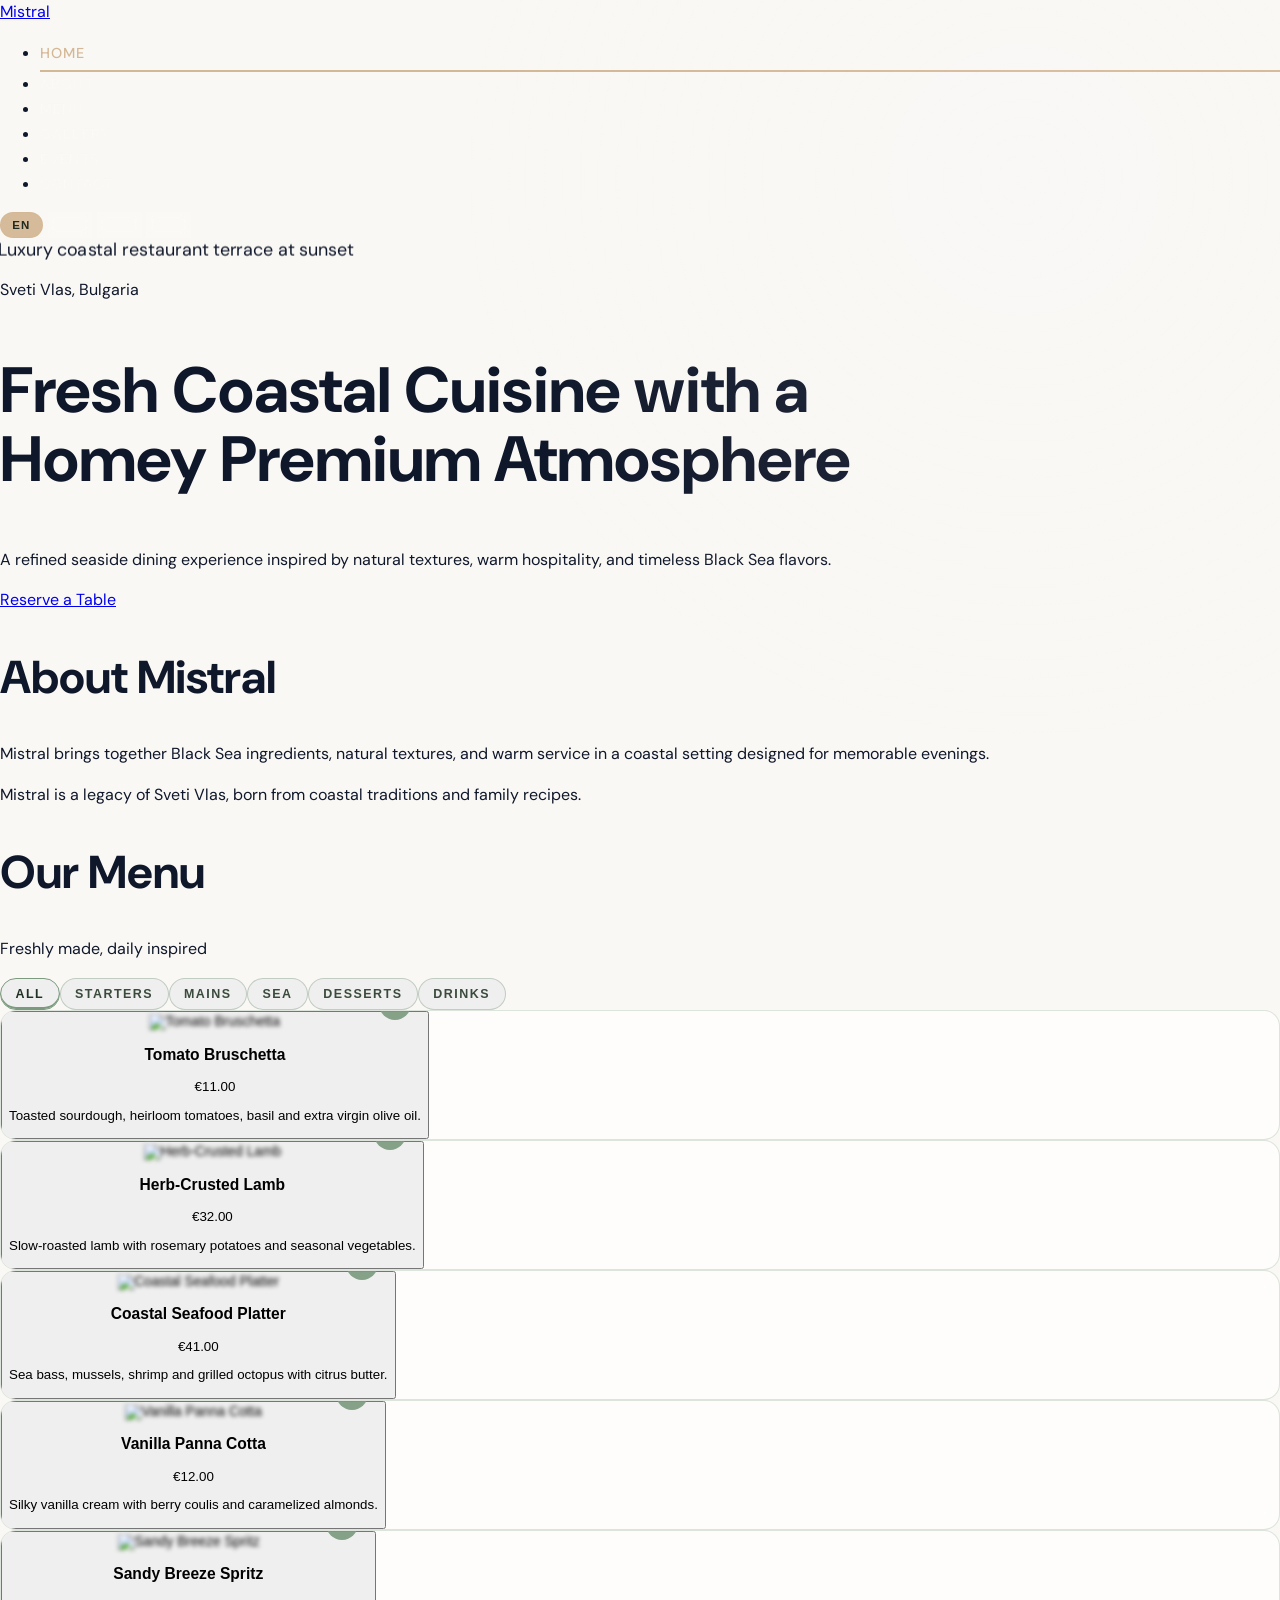
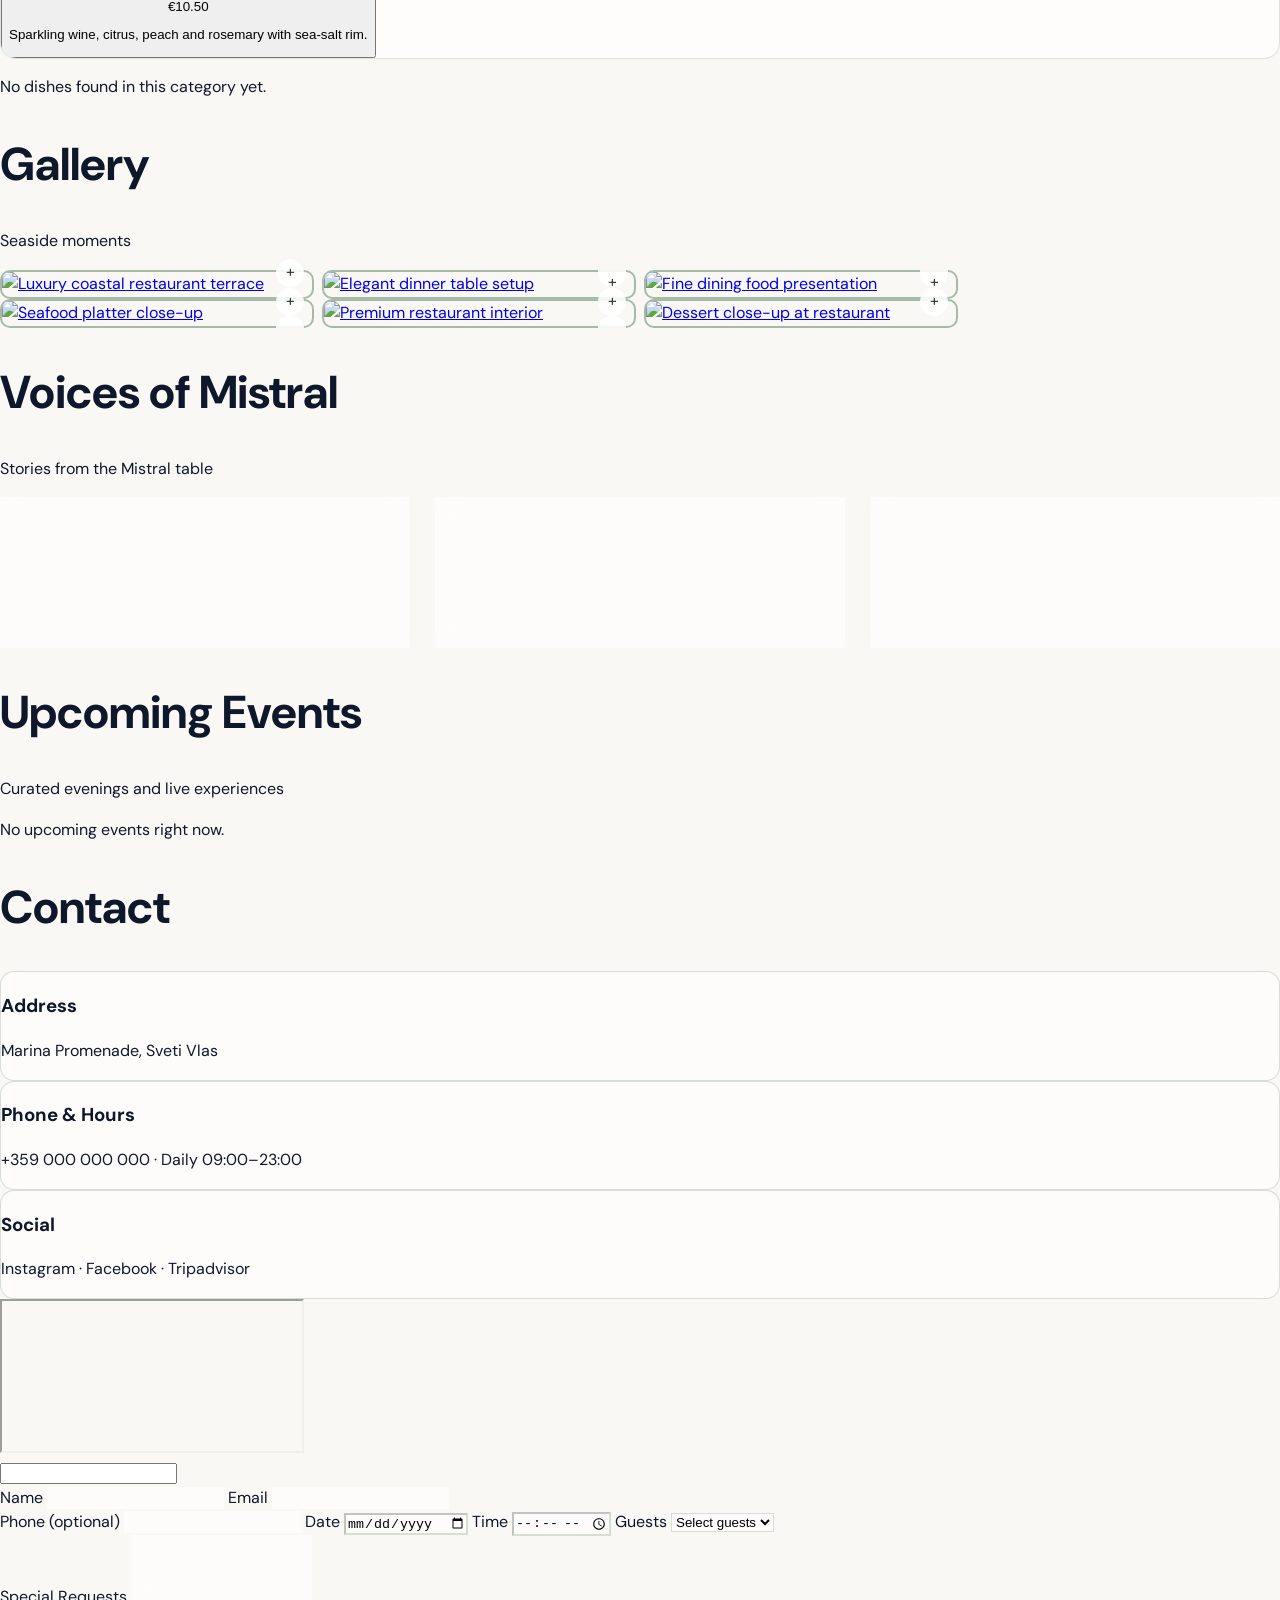
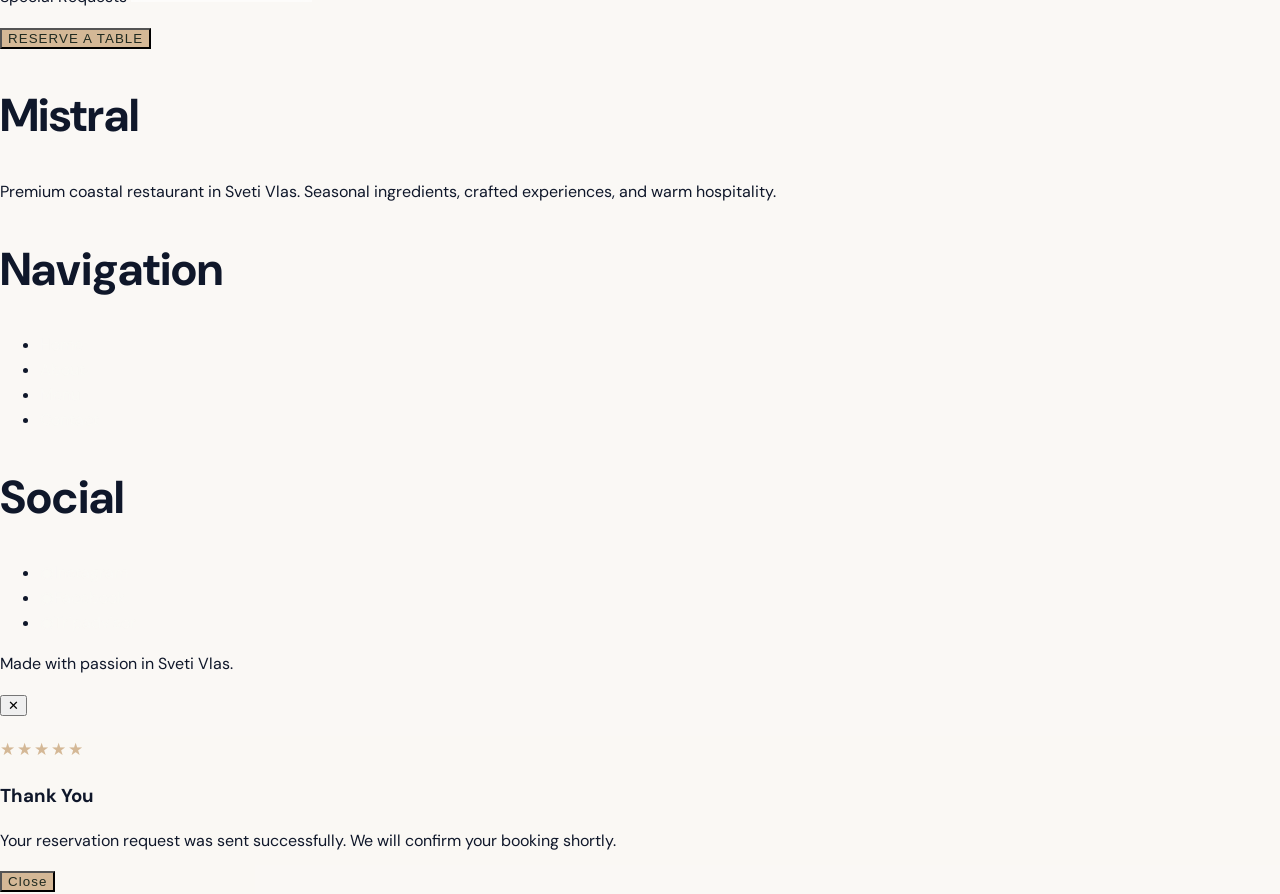
==== commit 3ee89b3c: "Update index.html" ====
--- a/index.html
+++ b/index.html
@@ -5,7 +5,7 @@
     <meta name="viewport" content="width=device-width, initial-scale=1.0" />
     <title>Mistral Restaurant - Sveti Vlas | Fresh Cuisine by the Sea</title>
     <meta
-      name="description"
+      name="description" 
       content="Mistral Restaurant in Sveti Vlas - fresh coastal cuisine, beachside atmosphere, and premium hospitality."
     />
     <meta name="author" content="Mistral Restaurant" />
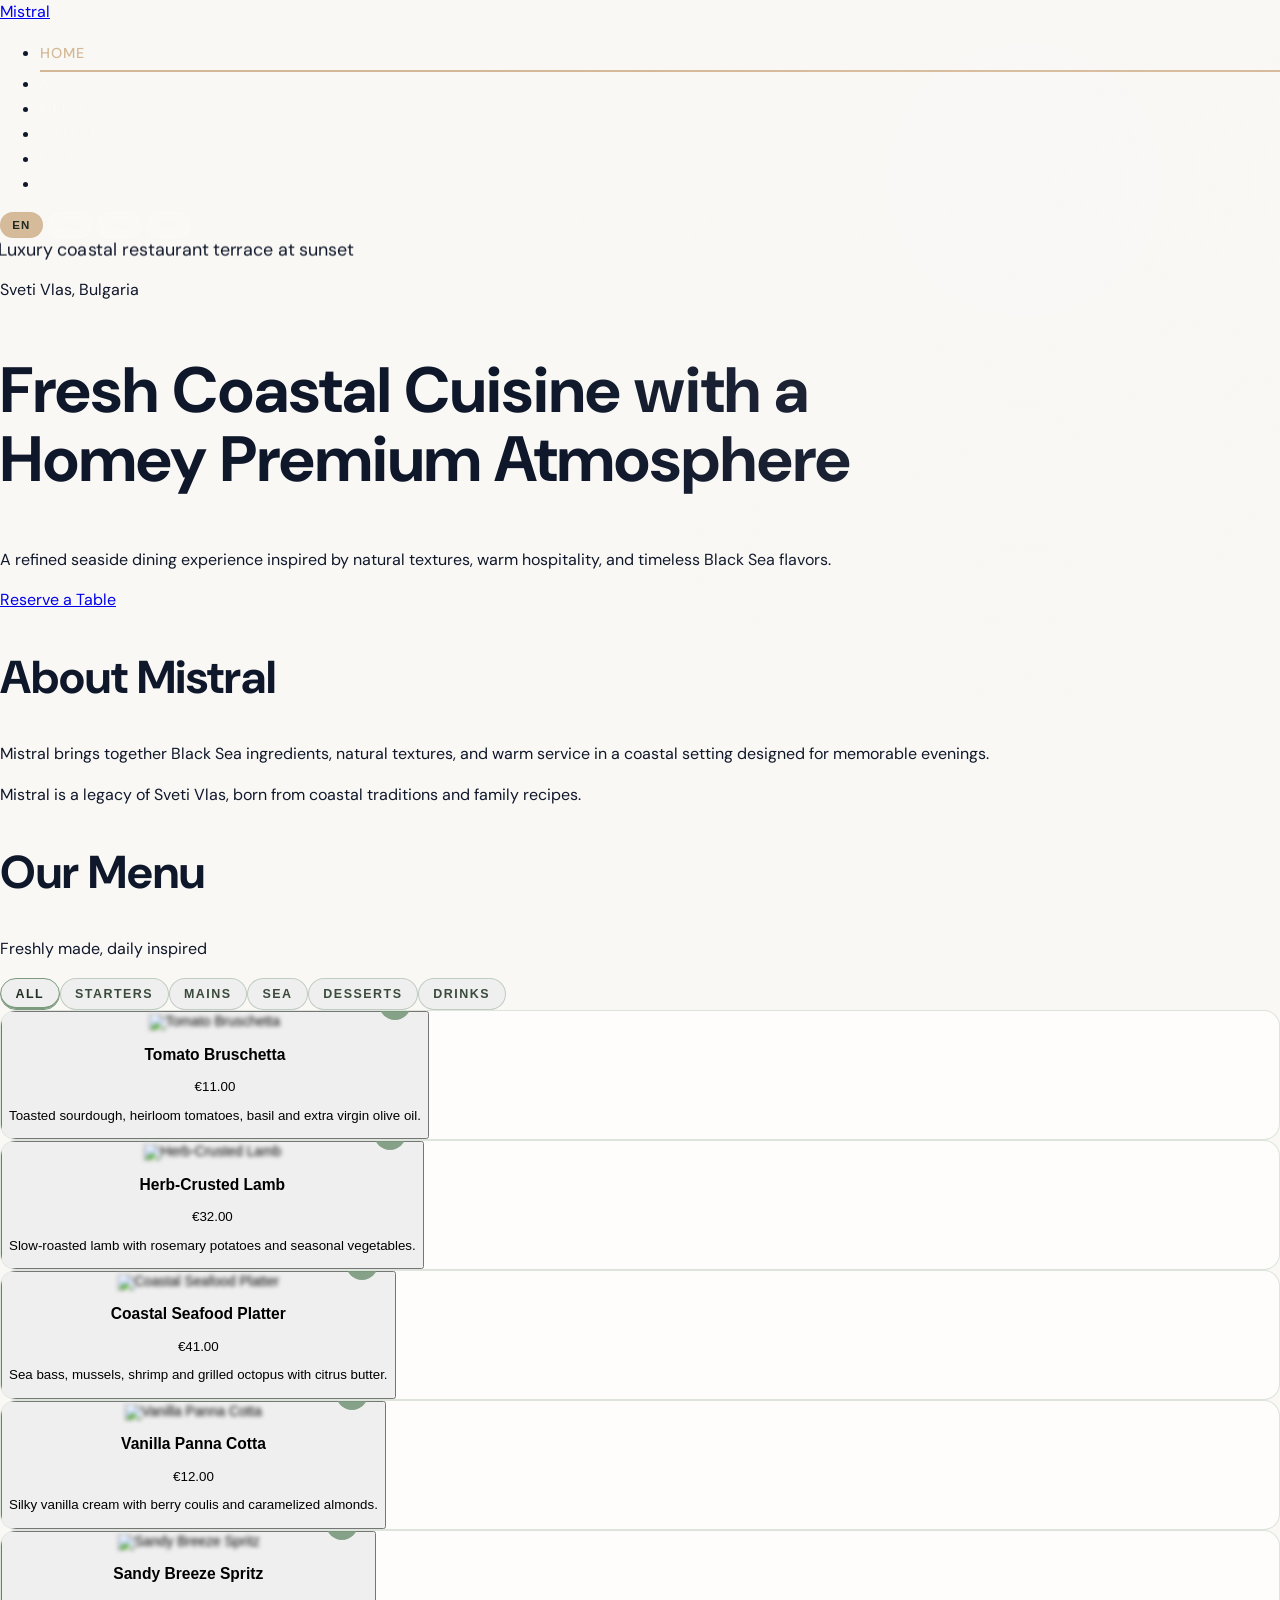
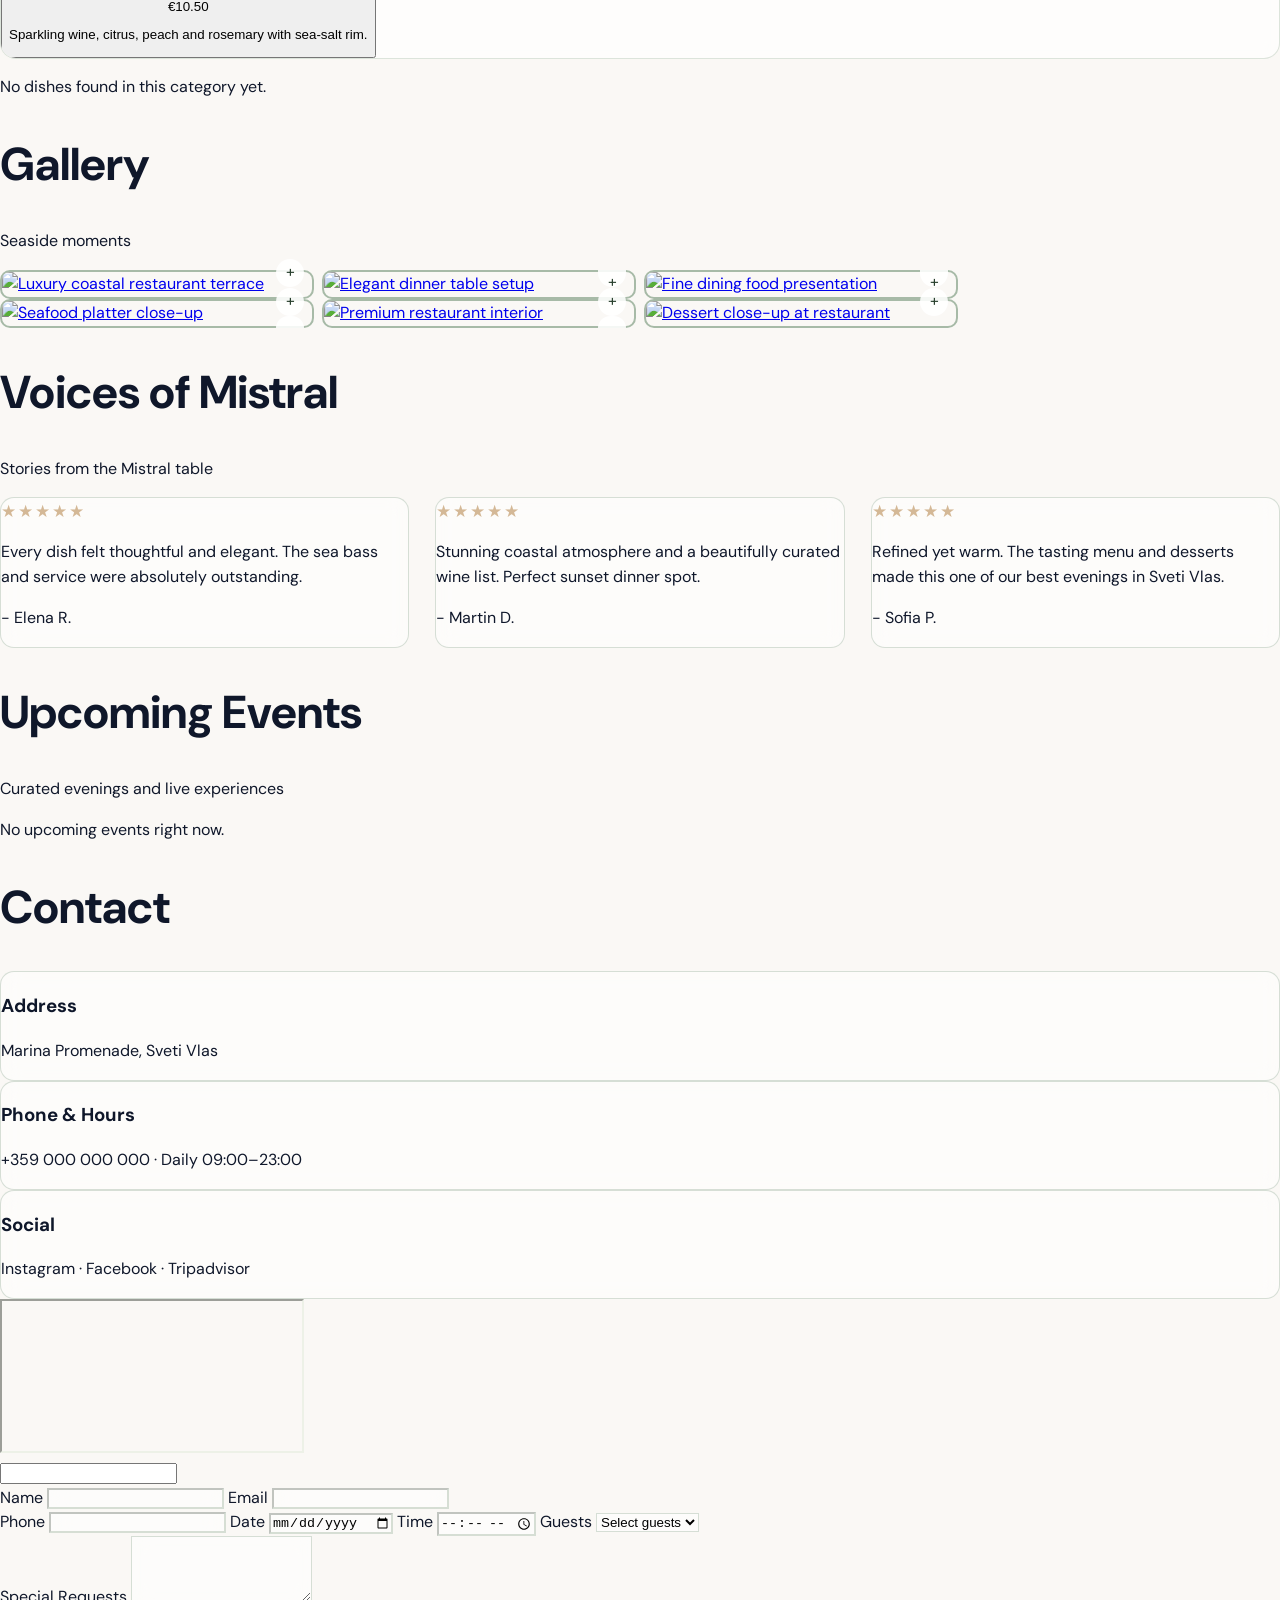
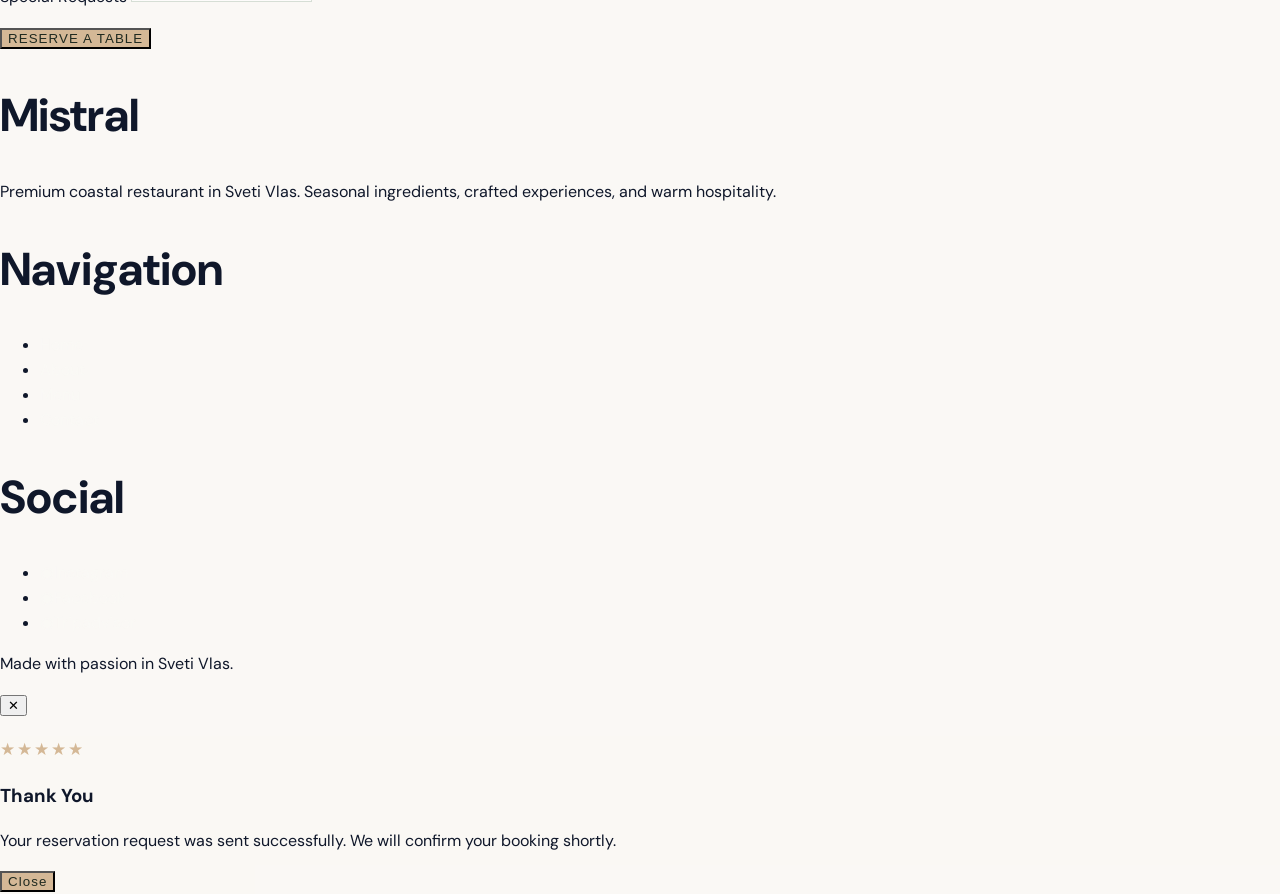
==== commit c53bb46b: "Phase 2: Booking logic, maps, and events grid" ====
--- a/index.html
+++ b/index.html
@@ -5,7 +5,7 @@
     <meta name="viewport" content="width=device-width, initial-scale=1.0" />
     <title>Mistral Restaurant - Sveti Vlas | Fresh Cuisine by the Sea</title>
     <meta
-      name="description" 
+      name="description"
       content="Mistral Restaurant in Sveti Vlas - fresh coastal cuisine, beachside atmosphere, and premium hospitality."
     />
     <meta name="author" content="Mistral Restaurant" />
@@ -383,8 +383,8 @@
           </div>
           <div class="grid gap-4 md:grid-cols-2">
             <label class="text-sm font-medium">
-              Phone (optional)
-              <input name="phone" class="glass-input mt-1 w-full rounded-lg border border-slate-300 px-3 py-2" />
+              Phone
+              <input name="phone" required class="glass-input mt-1 w-full rounded-lg border border-slate-300 px-3 py-2" />
             </label>
             <label class="text-sm font-medium">
               Date
--- a/css/main.css
+++ b/css/main.css
@@ -302,6 +302,15 @@
   box-shadow: 0 10px 22px rgba(39, 52, 41, 0.15);
 }
 
+.event-card {
+  transition: transform 260ms ease, box-shadow 260ms ease;
+}
+
+.event-card:hover {
+  transform: var(--tilt) translateY(-6px) scale(1.015) !important;
+  box-shadow: 0 16px 30px rgba(33, 47, 35, 0.2);
+}
+
 .event-caption {
   font-family: "Caveat", "Segoe Script", cursive;
   font-size: 1.25rem;
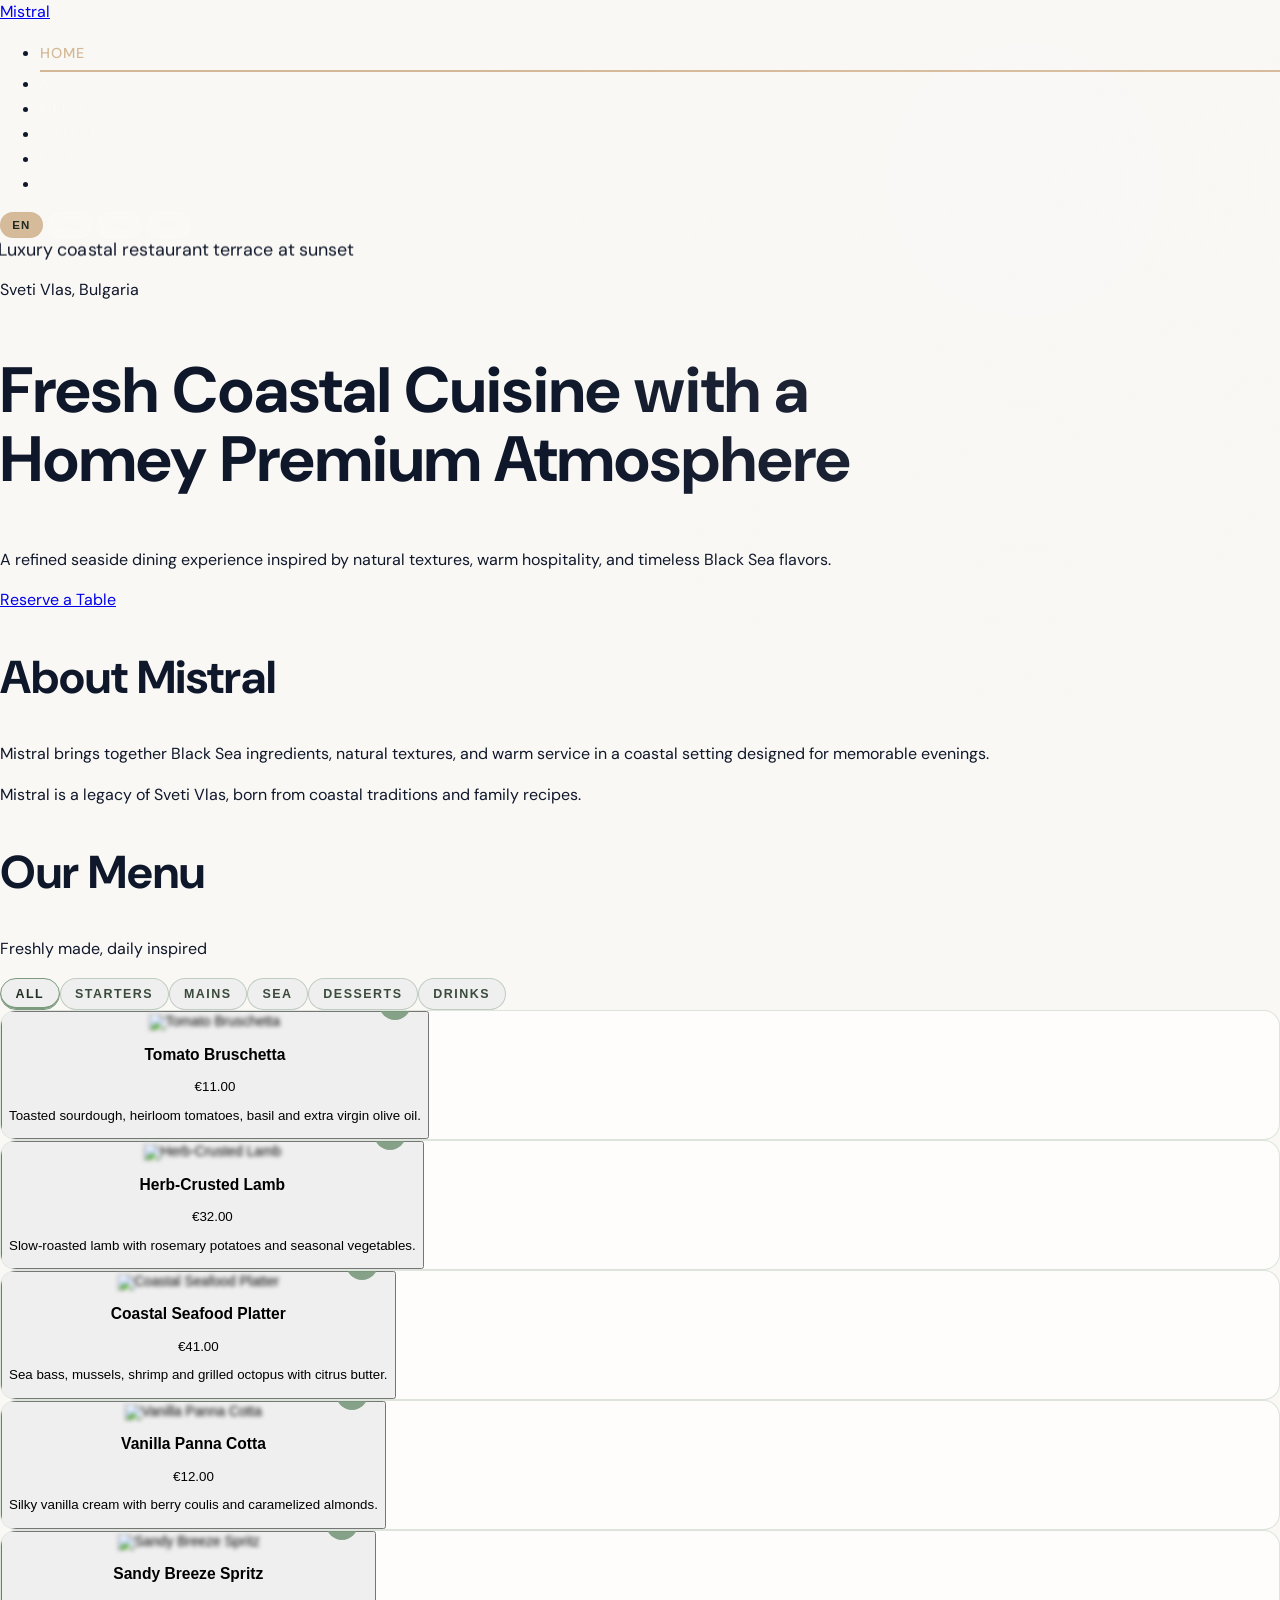
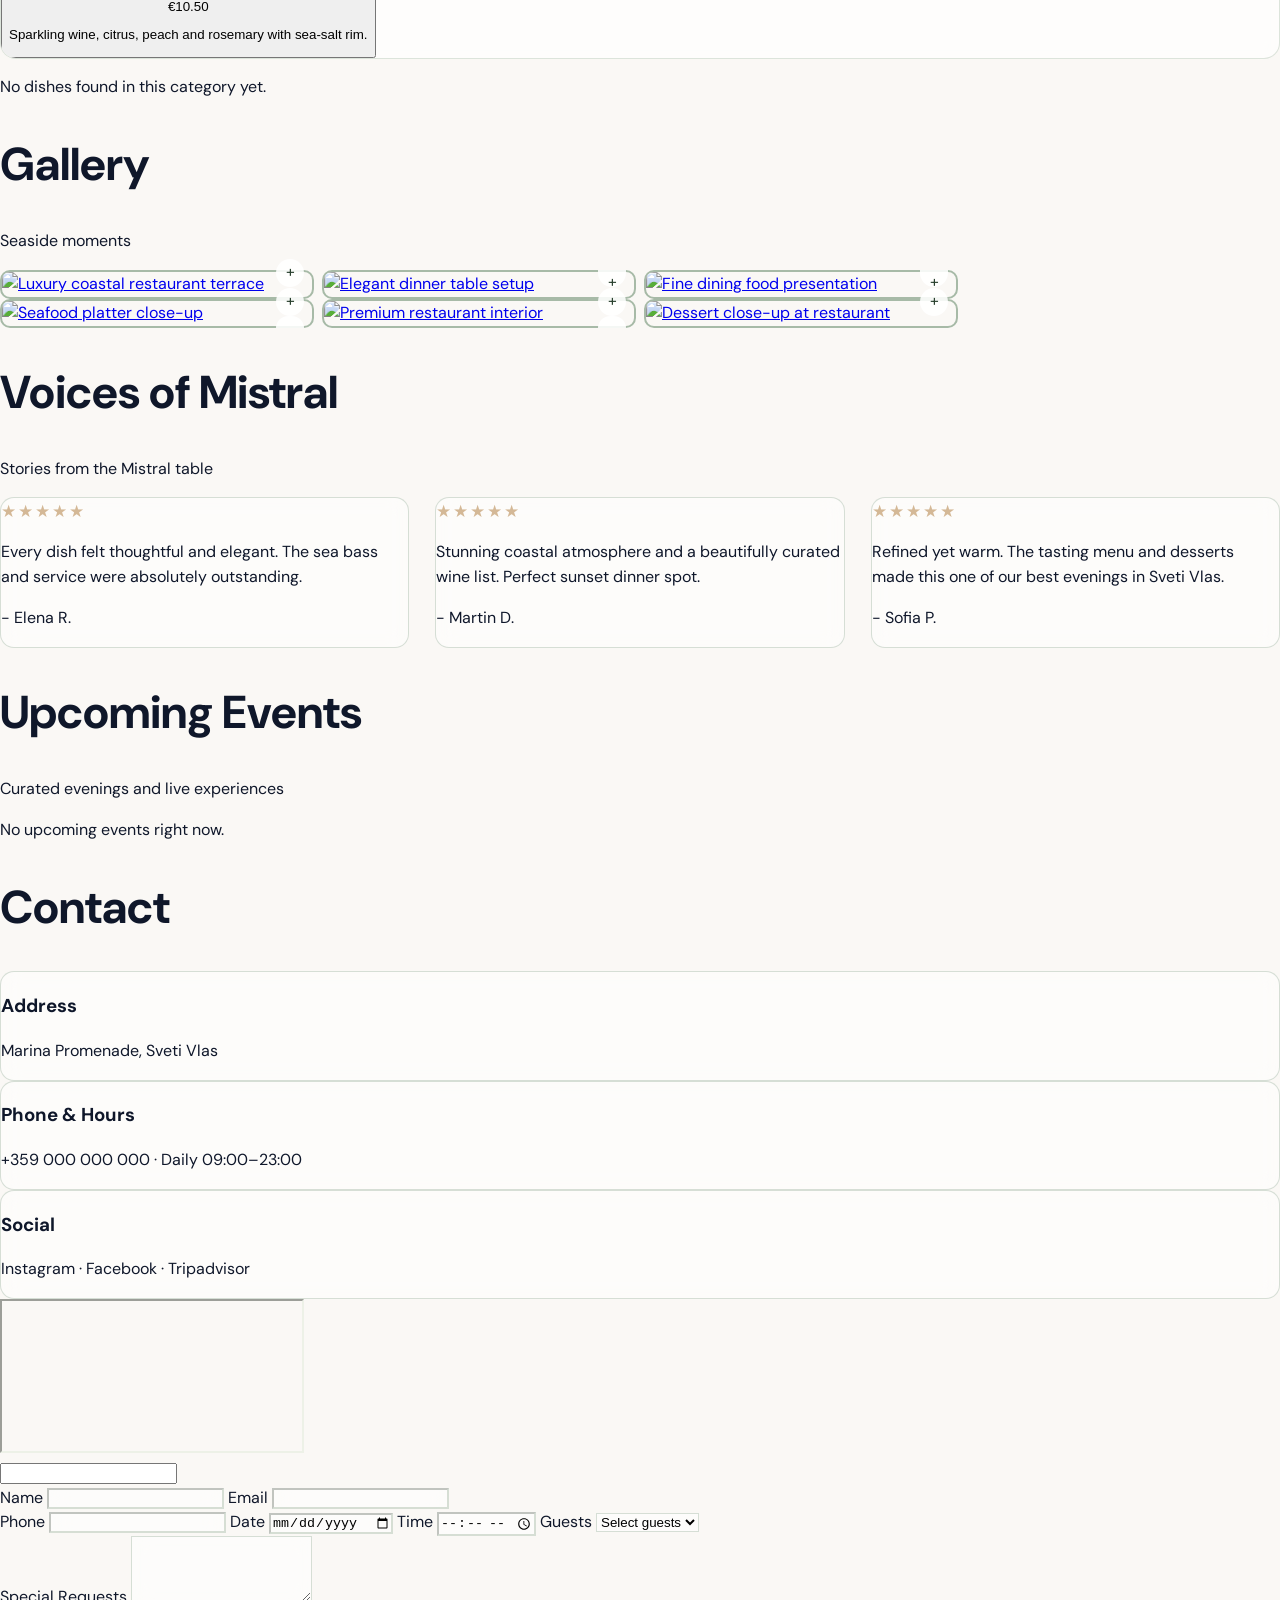
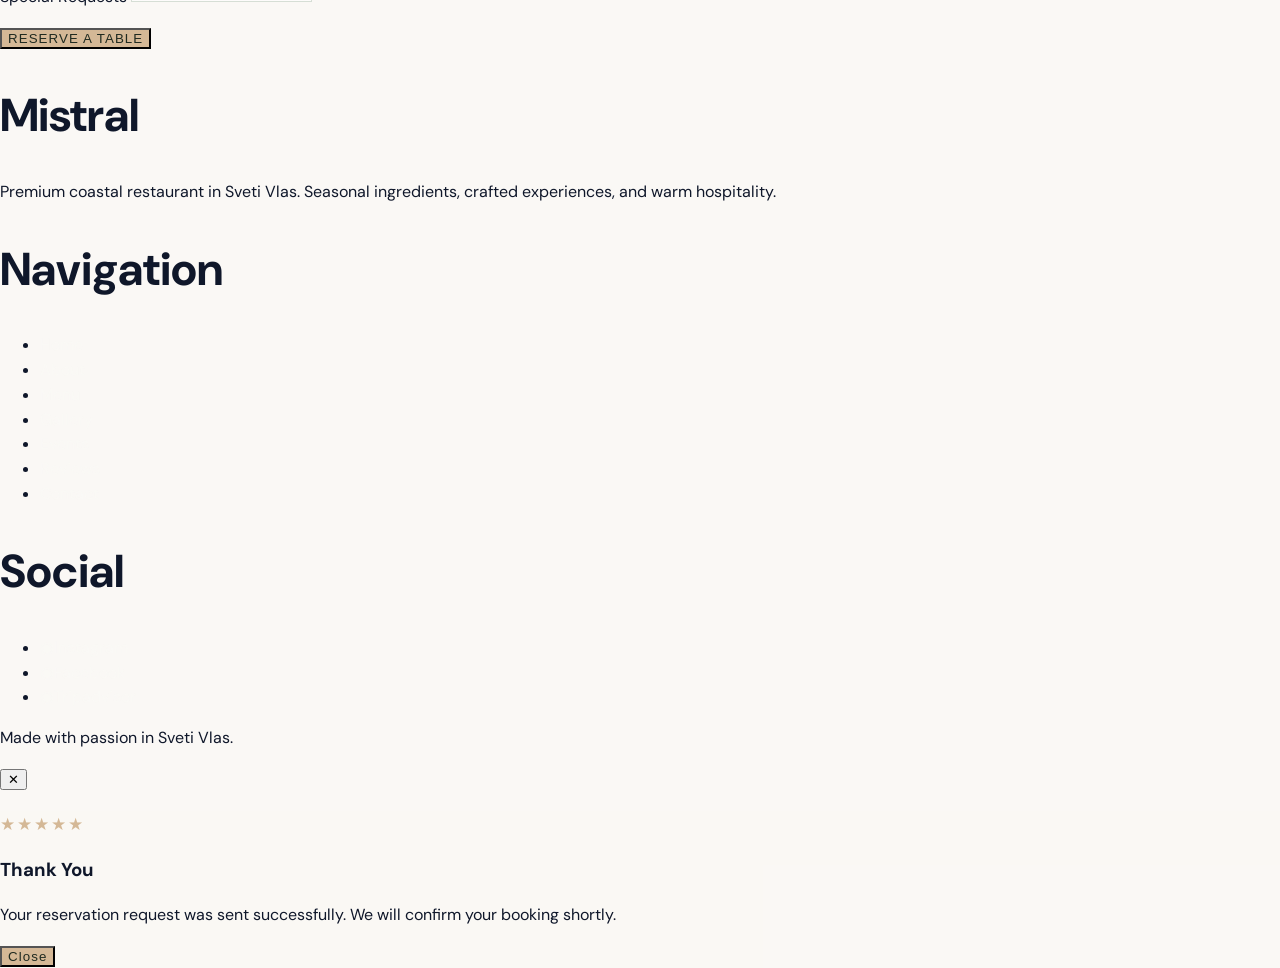
==== commit b7445611: "Final Phase: Reviews, Lightbox, SEO and UI polish" ====
--- a/index.html
+++ b/index.html
@@ -438,6 +438,9 @@
             <li><a class="footer-link" href="#hero" data-i18n="nav.home">Home</a></li>
             <li><a class="footer-link" href="#about" data-i18n="nav.about">About</a></li>
             <li><a class="footer-link" href="#menu" data-i18n="nav.menu">Menu</a></li>
+            <li><a class="footer-link" href="#gallery" data-i18n="nav.gallery">Gallery</a></li>
+            <li><a class="footer-link" href="#events" data-i18n="nav.events">Events</a></li>
+            <li><a class="footer-link" href="#reviews">Reviews</a></li>
             <li><a class="footer-link" href="#contact" data-i18n="nav.contact">Contact</a></li>
           </ul>
         </section>
